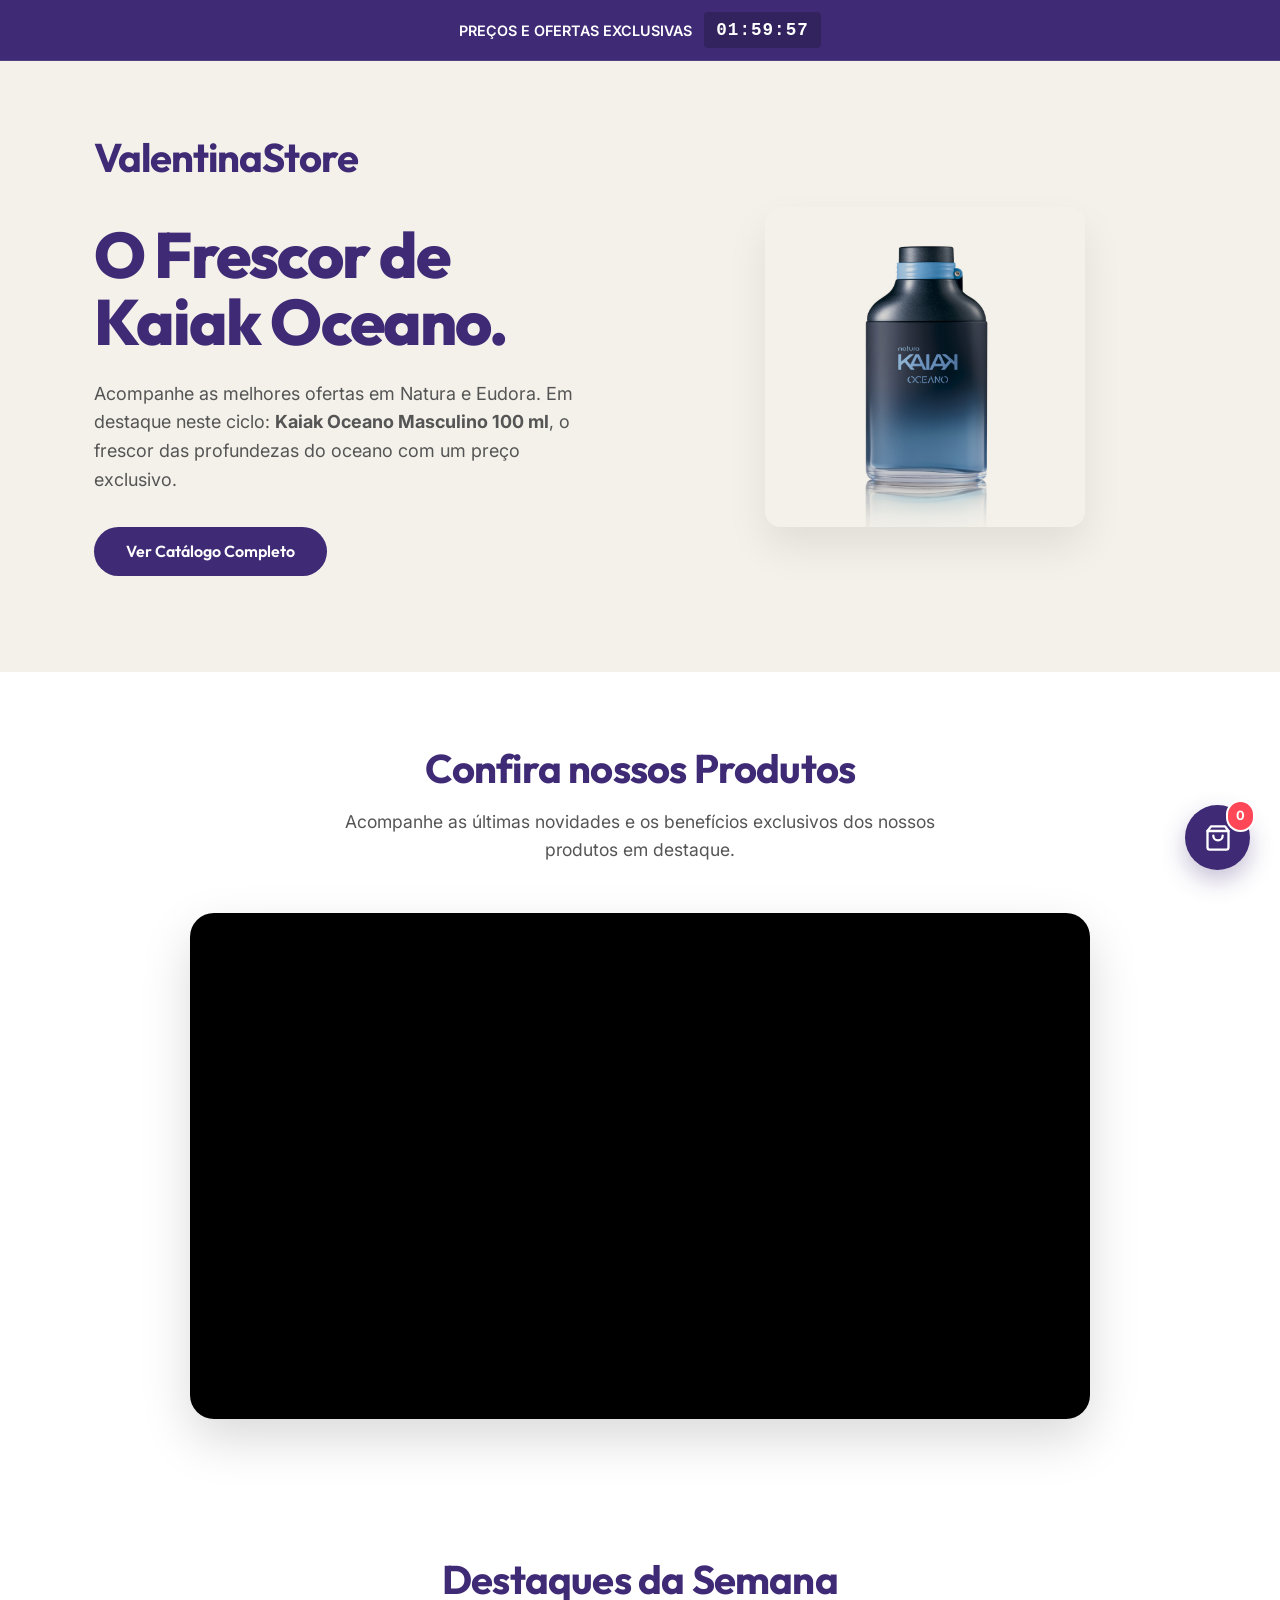
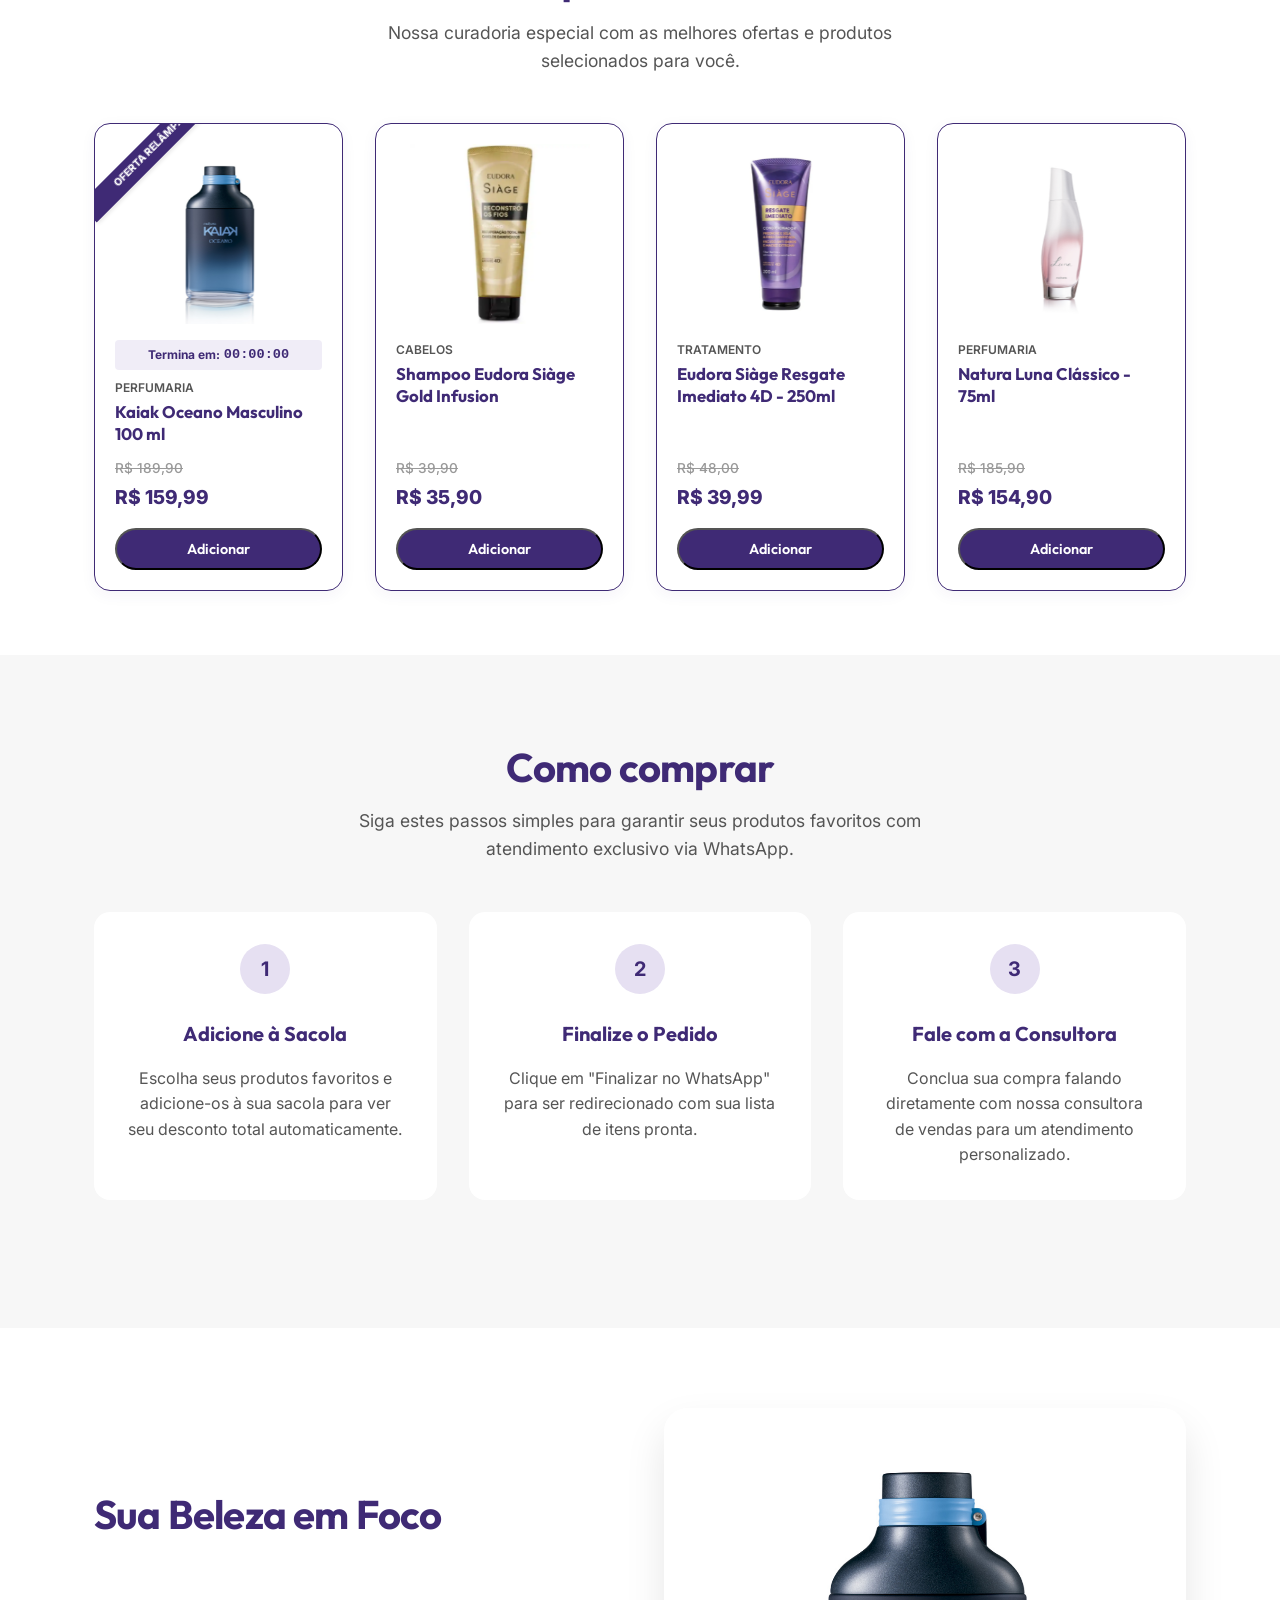
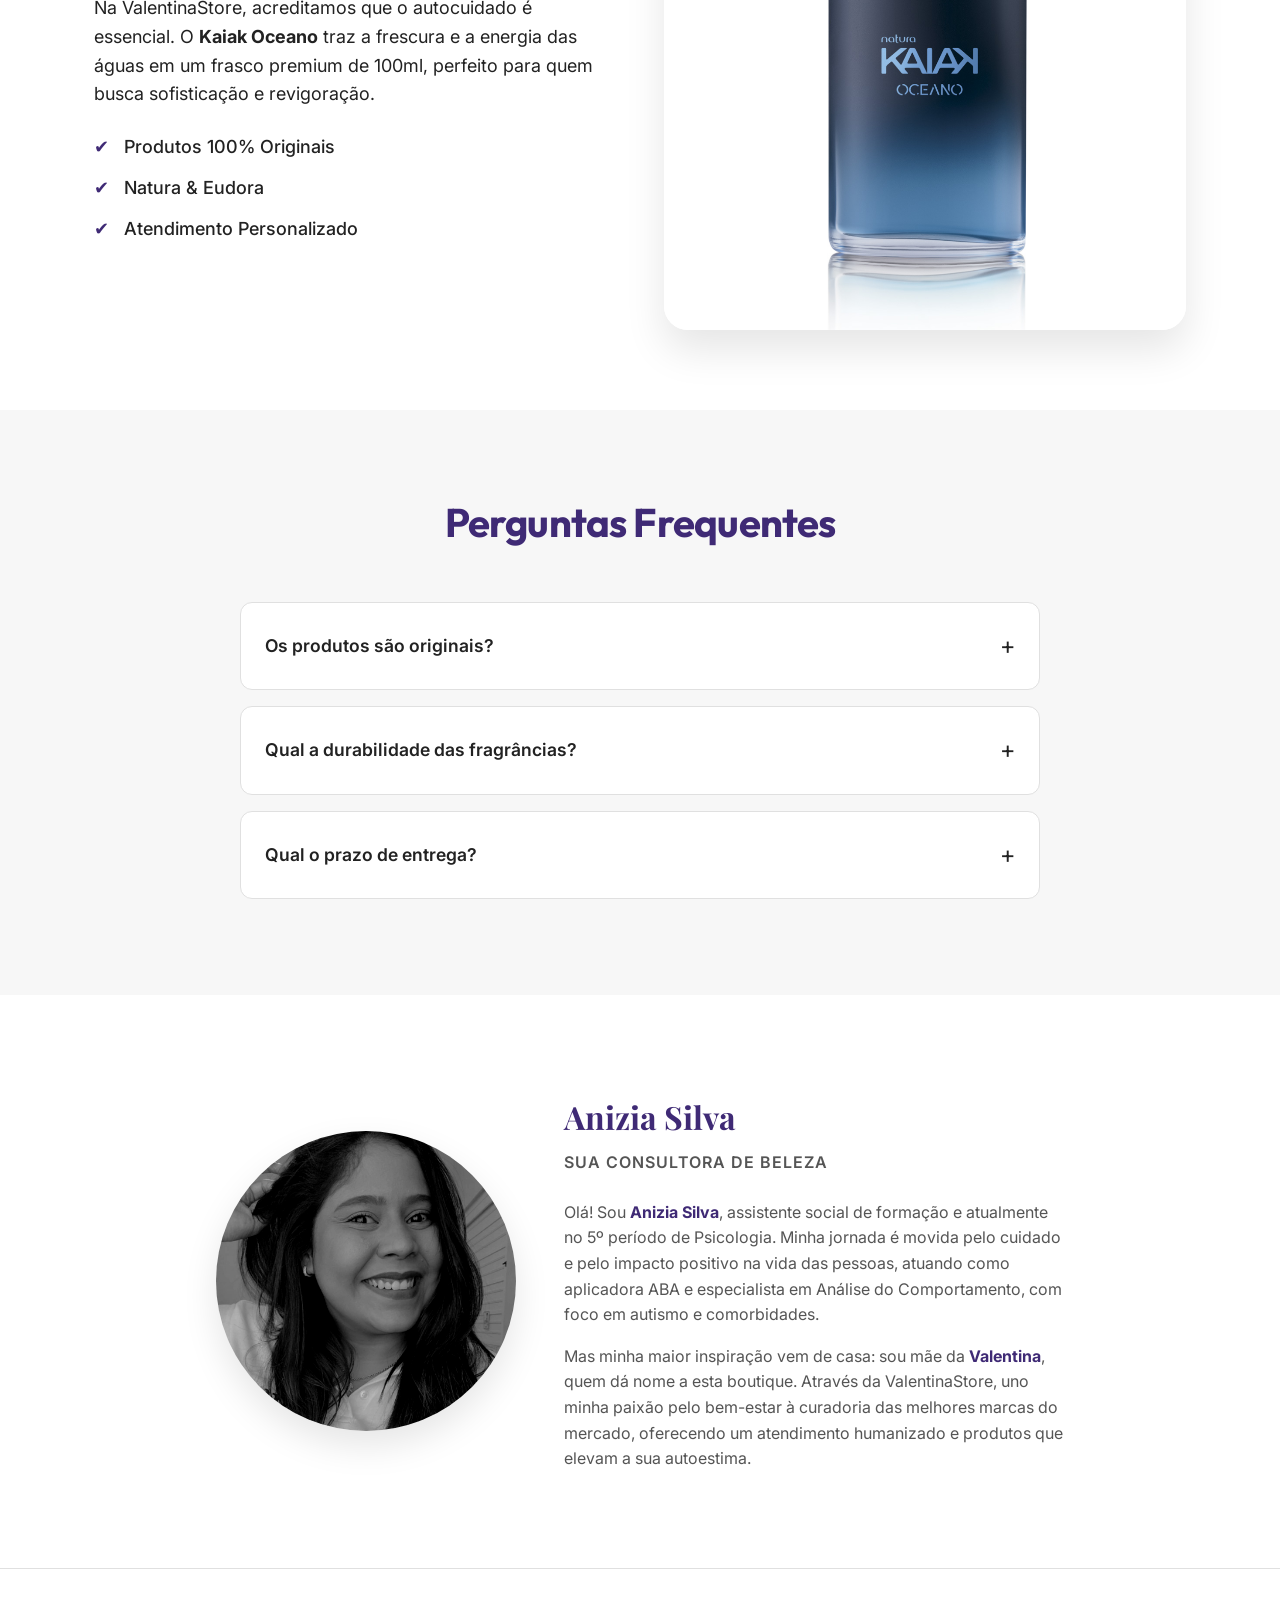
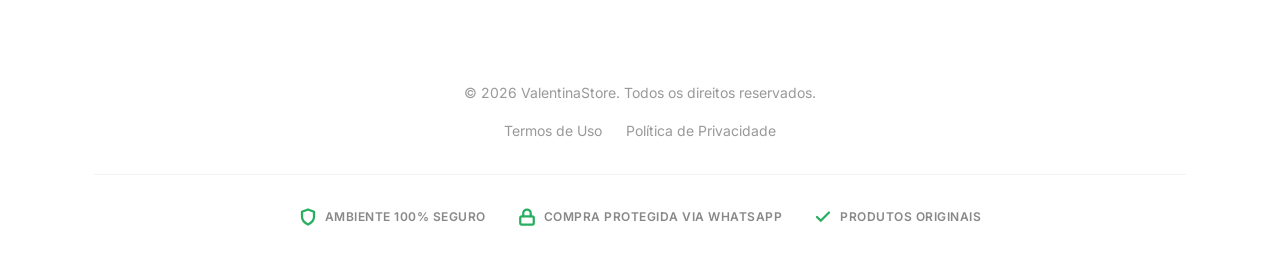
==== index.html @ ee6ebf28 "init project" ====
<!DOCTYPE html>
<!-- VERSION: V0.10.41 -->
<html lang="pt-BR">

<head>
    <meta charset="UTF-8">
    <meta name="viewport" content="width=device-width, initial-scale=1.0">
    <title>ValentinaStore | Boutique Digital</title>
    <link
        href="https://fonts.googleapis.com/css2?family=Outfit:wght@400;500;600;700;800&family=Inter:wght@400;500;600;700&family=Playfair+Display:wght@700&display=swap"
        rel="stylesheet">
    <link rel="stylesheet" href="style.css">
    <link rel="icon" type="image/png" href="assets/favicon-purple.png">
</head>

<body>

    <div class="flash-sale-banner">
        <div class="container flash-sale-container">
            <span class="flash-sale-text">Preços e Ofertas Exclusivas</span>
            <div id="countdown" class="countdown-timer">
                <span id="timer-hours">00</span>:<span id="timer-minutes">00</span>:<span id="timer-seconds">00</span>
            </div>
        </div>
    </div>



    <header class="hero">
        <div class="container hero__container">
            <div class="hero__text-col">
                <div class="brand-logo-text" style="margin-bottom: 2rem;">
                    <span class="logo-text">ValentinaStore</span>
                </div>
                <h1 class="hero__title">O Frescor de <br>Kaiak Oceano.</h1>
                <p class="hero__subtitle">
                    Acompanhe as melhores ofertas em Natura e Eudora. Em destaque neste ciclo:
                    <strong>Kaiak Oceano Masculino 100 ml</strong>, o frescor das profundezas do oceano com um preço
                    exclusivo.
                </p>

                <div class="hero__cta-wrapper">
                    <a href="products.html" class="btn btn--primary btn--block-mobile">Ver Catálogo Completo</a>
                </div>


            </div>

            <div class="hero__img-col">
                <img src="assets/kaiak-oceano-final.png" alt="Featured Product: Kaiak Oceano Masculino 100 ml"
                    class="hero__img">
            </div>
        </div>
    </header>

    <section class="video-showcase">
        <div class="container">
            <h2 class="section-title">Confira nossos Produtos</h2>
            <p class="section-subtitle">Acompanhe as últimas novidades e os benefícios exclusivos dos nossos produtos em
                destaque.</p>
            <div class="video-container">
                <!-- YouTube Embed for Showcase -->
                <div id="player"></div>


            </div>
        </div>
    </section>

    <script src="https://www.youtube.com/iframe_api"></script>
    <script>
        var player;
        function onYouTubeIframeAPIReady() {
            player = new YT.Player('player', {
                height: '100%',
                width: '100%',
                videoId: 'ZcLY_yC_-w4',
                playerVars: {
                    'autoplay': 1,
                    'controls': 0,
                    'loop': 1,
                    'playlist': 'ZcLY_yC_-w4',
                    'mute': 1, // Start muted for autoplay
                    'playsinline': 1,
                    'rel': 0,
                    'modestbranding': 1
                },
                events: {
                    'onReady': onPlayerReady,
                    'onStateChange': onPlayerStateChange
                }
            });
        }

        function onPlayerStateChange(event) {
            if (event.data === YT.PlayerState.ENDED) {
                player.playVideo();
            }
        }

        function onPlayerReady(event) {
            event.target.playVideo();
            event.target.setVolume(15); // Low volume as requested
            event.target.unMute();     // Unmute after start
        }
    </script>

    <section class="marketplace-section" id="marketplace">
        <div class="container">
            <h2 class="section-title">Destaques da Semana</h2>
            <p class="section-subtitle">Nossa curadoria especial com as melhores ofertas e produtos selecionados para
                você.</p>

            <div class="product-grid" id="productContainer">
                <!-- Products will be loaded from products.json -->
            </div>
        </div>
    </section>



    <section class="steps section--gray">
        <div class="container">
            <h2 class="section-title">Como comprar</h2>
            <p class="section-subtitle">Siga estes passos simples para garantir seus produtos favoritos com atendimento
                exclusivo via WhatsApp.</p>
            <div class="steps__grid">
                <div class="step-card">
                    <div class="step-card__num">1</div>
                    <h3 class="step-card__title">Adicione à Sacola</h3>
                    <p class="step-card__desc">Escolha seus produtos favoritos e adicione-os à sua sacola para ver seu
                        desconto total automaticamente.</p>
                </div>
                <div class="step-card">
                    <div class="step-card__num">2</div>
                    <h3 class="step-card__title">Finalize o Pedido</h3>
                    <p class="step-card__desc">Clique em "Finalizar no WhatsApp" para ser redirecionado com sua lista de
                        itens pronta.</p>
                </div>
                <div class="step-card">
                    <div class="step-card__num">3</div>
                    <h3 class="step-card__title">Fale com a Consultora</h3>
                    <p class="step-card__desc">Conclua sua compra falando diretamente com nossa consultora de vendas
                        para um atendimento personalizado.</p>
                </div>
            </div>

        </div>
    </section>

    <section class="info-block">
        <div class="container info-block__container">
            <div class="info-block__content">
                <h2 class="section-title text-left">Sua Beleza em Foco</h2>
                <p>
                    Na ValentinaStore, acreditamos que o autocuidado é essencial. O <strong>Kaiak Oceano</strong> traz a
                    frescura e a energia das águas em um frasco premium de 100ml, perfeito para quem busca sofisticação
                    e revigoração.
                </p>
                <ul class="check-list">
                    <li>Produtos 100% Originais</li>
                    <li>Natura & Eudora</li>
                    <li>Atendimento Personalizado</li>
                </ul>
            </div>
            <div class="info-block__image">
                <img src="assets/kaiak-oceano-final.png" alt="Kaiak Oceano ValentinaStore" class="focus-image">
            </div>
        </div>
    </section>

    <section class="faq section--gray">
        <div class="container">
            <h2 class="section-title">Perguntas Frequentes</h2>
            <div class="faq__list">
                <details class="faq__item">
                    <summary class="faq__question">Os produtos são originais?</summary>
                    <div class="faq__answer">Sim! Todos os nossos produtos das marcas <strong>Natura</strong> e
                        <strong>Eudora</strong> são originais, lacrados e enviados com nota fiscal. Garantimos a
                        autenticidade total de cada item.
                    </div>
                </details>
                <details class="faq__item">
                    <summary class="faq__question">Qual a durabilidade das fragrâncias?</summary>
                    <div class="faq__answer">As fragrâncias da Natura e Eudora variam conforme a concentração (Eau de
                        Parfum, Desodorante Colônia, etc). Em média, nossos perfumes oferecem uma fixação de 6 a 10
                        horas, dependendo do tipo de pele e da linha escolhida.</div>
                </details>
                <details class="faq__item">
                    <summary class="faq__question">Qual o prazo de entrega?</summary>
                    <div class="faq__answer">O prazo varia conforme sua região, mas geralmente preparamos o envio em até
                        24h úteis após a confirmação do pagamento para garantir que chegue rápido até você.</div>
                </details>
            </div>
        </div>
    </section>

    <section class="consultant-profile">
        <div class="container">
            <div class="consultant-container">
                <div class="consultant-image-wrapper">
                    <img src="assets/anizia-silva.jpg" alt="Consultora Anizia Silva" class="consultant-image">
                </div>
                <div class="consultant-info">
                    <h3 class="consultant-name">Anizia Silva</h3>
                    <p class="consultant-tagline">Sua Consultora de Beleza</p>
                    <div class="consultant-bio-text">
                        <p>
                            Olá! Sou <strong>Anizia Silva</strong>, assistente social de formação e atualmente no 5º
                            período de Psicologia.
                            Minha jornada é movida pelo cuidado e pelo impacto positivo na vida das pessoas, atuando
                            como aplicadora ABA e
                            especialista em Análise do Comportamento, com foco em autismo e comorbidades.
                        </p>
                        <p style="margin-top: 1rem;">
                            Mas minha maior inspiração vem de casa: sou mãe da <strong>Valentina</strong>, quem dá nome
                            a esta boutique.
                            Através da ValentinaStore, uno minha paixão pelo bem-estar à curadoria das melhores marcas
                            do mercado,
                            oferecendo um atendimento humanizado e produtos que elevam a sua autoestima.
                        </p>
                    </div>

                </div>
            </div>
        </div>
    </section>

    <footer class="footer">
        <div class="container">
            <div class="footer-brand" style="margin-bottom: 1.5rem;">
                <div class="brand-logo-text brand-logo-text--footer">
                    <span class="logo-text">ValentinaStore</span>
                </div>
            </div>
            <p class="footer__copy">© 2026 ValentinaStore. Todos os direitos reservados.</p>
            <div class="footer__links">
                <a href="terms.html">Termos de Uso</a>
                <a href="privacy.html">Política de Privacidade</a>
            </div>
            <div class="footer__security">
                <div class="security-item">
                    <svg xmlns="http://www.w3.org/2000/svg" width="18" height="18" viewBox="0 0 24 24" fill="none"
                        stroke="currentColor" stroke-width="3" stroke-linecap="round" stroke-linejoin="round">
                        <path d="M12 22s8-4 8-10V5l-8-3-8 3v7c0 6 8 10 8 10z" />
                    </svg>
                    <span>Ambiente 100% Seguro</span>
                </div>
                <div class="security-item">
                    <svg xmlns="http://www.w3.org/2000/svg" width="18" height="18" viewBox="0 0 24 24" fill="none"
                        stroke="currentColor" stroke-width="3" stroke-linecap="round" stroke-linejoin="round">
                        <rect x="3" y="11" width="18" height="11" rx="2" ry="2" />
                        <path d="M7 11V7a5 5 0 0 1 10 0v4" />
                    </svg>
                    <span>Compra Protegida via WhatsApp</span>
                </div>
                <div class="security-item">
                    <svg xmlns="http://www.w3.org/2000/svg" width="18" height="18" viewBox="0 0 24 24" fill="none"
                        stroke="currentColor" stroke-width="3" stroke-linecap="round" stroke-linejoin="round">
                        <polyline points="20 6 9 17 4 12" />
                    </svg>
                    <span>Produtos Originais</span>
                </div>
            </div>
        </div>
    </footer>

    <!-- CART ELEMENTS -->
    <div class="cart-overlay" id="cartOverlay" onclick="toggleCart()"></div>
    <div class="cart-modal" id="cartModal">
        <div class="cart-header">
            <h3 class="cart-title">Minha Sacola</h3>
            <span class="cart-close" onclick="toggleCart()">&times;</span>
        </div>
        <div class="cart-items" id="cartItems">
            <!-- Items will be injected here -->
        </div>
        <div class="cart-footer">
            <div class="cart-summary">
                <div class="cart-summary-item">
                    <span>Subtotal:</span>
                    <span id="cartSubtotal">R$ 0,00</span>
                </div>
                <div class="cart-summary-item cart-summary-item--discount">
                    <span>Desconto Total:</span>
                    <span id="cartDiscount">- R$ 0,00</span>
                </div>
                <div class="cart-summary-total">
                    <span>Total:</span>
                    <span id="cartTotal">R$ 0,00</span>
                </div>
            </div>
            <button class="cart-checkout-btn" onclick="checkoutWhatsApp()">
                Finalizar no WhatsApp
            </button>
        </div>
    </div>

    <div class="cart-floating-btn" onclick="toggleCart()">
        <span class="cart-count" id="cartCount">0</span>
        <svg xmlns="http://www.w3.org/2000/svg" width="28" height="28" viewBox="0 0 24 24" fill="none"
            stroke="currentColor" stroke-width="2" stroke-linecap="round" stroke-linejoin="round">
            <path d="M6 2 3 6v14a2 2 0 0 0 2 2h14a2 2 0 0 0 2-2V6l-3-4Z"></path>
            <path d="M3 6h18"></path>
            <path d="M16 10a4 4 0 0 1-8 0"></path>
        </svg>
    </div>

    <!-- SCROLL TO TOP -->
    <div class="scroll-to-top" id="scrollTopBtn" onclick="scrollToTop()">
        <svg xmlns="http://www.w3.org/2000/svg" width="24" height="24" viewBox="0 0 24 24" fill="none"
            stroke="currentColor" stroke-width="3" stroke-linecap="round" stroke-linejoin="round">
            <path d="m18 15-6-6-6 6" />
        </svg>
    </div>

    <script>
        // Countdown Logic with Cookie Persistence
        function updateTimers(durationInSeconds) {
            const COOKIE_NAME = "rev_timer_end";

            // Function to get or create end time
            function getEndTime() {
                let endTime = getCookie(COOKIE_NAME);
                if (!endTime) {
                    endTime = Date.now() + (durationInSeconds * 1000);
                    setCookie(COOKIE_NAME, endTime, 1); // expires in 1 day
                }
                return parseInt(endTime);
            }

            function setCookie(name, value, days) {
                const date = new Date();
                date.setTime(date.getTime() + (days * 24 * 60 * 60 * 1000));
                document.cookie = `${name}=${value};expires=${date.toUTCString()};path=/`;
            }

            function getCookie(name) {
                const value = `; ${document.cookie}`;
                const parts = value.split(`; ${name}=`);
                if (parts.length === 2) return parts.pop().split(';').shift();
            }

            const endTime = getEndTime();

            // Central Banner Timer
            const bannerHours = document.getElementById('timer-hours');
            const bannerMinutes = document.getElementById('timer-minutes');
            const bannerSeconds = document.getElementById('timer-seconds');

            // Product Card Timers
            const cardTimers = document.querySelectorAll('.js-timer');

            function tick() {
                let now = Date.now();
                let remaining = Math.max(0, Math.floor((endTime - now) / 1000));

                if (remaining <= 0) {
                    // Optional: Reset timer if it expires or just leave at 00:00:00
                    // For demo, we'll reset it to show it's working
                    // let newEnd = Date.now() + (durationInSeconds * 1000);
                    // setCookie(COOKIE_NAME, newEnd, 1);
                    // location.reload();
                }

                let hours = parseInt(remaining / 3600, 10);
                let minutes = parseInt((remaining % 3600) / 60, 10);
                let seconds = parseInt(remaining % 60, 10);

                let hStr = hours < 10 ? "0" + hours : hours;
                let mStr = minutes < 10 ? "0" + minutes : minutes;
                let sStr = seconds < 10 ? "0" + seconds : seconds;
                let fullStr = `${hStr}:${mStr}:${sStr}`;

                // Update Banner
                if (bannerHours) bannerHours.textContent = hStr;
                if (bannerMinutes) bannerMinutes.textContent = mStr;
                if (bannerSeconds) bannerSeconds.textContent = sStr;

                // Update Cards
                cardTimers.forEach(el => {
                    el.textContent = fullStr;
                });
            }

            tick();
            setInterval(tick, 1000);
        }

        window.onload = function () {
            loadProducts(); // Load dynamic products
            updateTimers(2 * 60 * 60); // 2 hours
            updateCartUI(); // Initialize cart UI
        };

        // --- PRODUCT LOADING LOGIC ---
        function loadProducts() {
            fetch('products.json')
                .then(response => response.json())
                .then(products => {
                    const container = document.getElementById('productContainer');
                    if (!container) return;

                    container.innerHTML = '';
                    products.forEach(p => {
                        const card = document.createElement('div');
                        card.className = `product-card ${p.isSale ? 'product-card--sale' : ''}`;

                        card.innerHTML = `
                            ${p.badge ? `<div class="product-card__badge">${p.badge}</div>` : ''}
                            <div class="product-card__img-wrapper">
                                <img src="${p.image}" alt="${p.name}" class="product-card__img">
                            </div>
                            ${p.hasTimer ? `
                                <div class="product-card__timer-mini">
                                    Termina em: <span class="js-timer">00:00:00</span>
                                </div>
                            ` : ''}
                            <span class="product-card__tag">${p.category}</span>
                            <h3 class="product-card__title">${p.name}</h3>
                            <div class="product-card__price-wrapper">
                                ${p.oldPrice ? `<span class="price-old">R$ ${p.oldPrice.toFixed(2).replace('.', ',')}</span>` : ''}
                                <p class="product-card__price">R$ ${p.price.toFixed(2).replace('.', ',')}</p>
                            </div>
                            <button class="btn btn--primary" onclick="addToCart('${p.name}', ${p.price}, ${p.oldPrice || p.price}, '${p.image}')">
                                Adicionar
                            </button>
                        `;
                        container.appendChild(card);
                    });
                })
                .catch(err => console.error('Erro ao carregar produtos:', err));
        }

        // --- CART LOGIC ---
        let cart = JSON.parse(localStorage.getItem('valentinastore_cart')) || [];

        function toggleCart() {
            document.getElementById('cartModal').classList.toggle('cart-modal--active');
            document.getElementById('cartOverlay').classList.toggle('cart-overlay--active');
        }

        function addToCart(name, price, oldPrice, img) {
            const item = { name, price, oldPrice, img, id: Date.now() };
            cart.push(item);
            saveCart();
            updateCartUI();

            // Show cart when adding item
            if (!document.getElementById('cartModal').classList.contains('cart-modal--active')) {
                toggleCart();
            }
        }

        function removeFromCart(id) {
            cart = cart.filter(item => item.id !== id);
            saveCart();
            updateCartUI();
        }

        function saveCart() {
            localStorage.setItem('valentinastore_cart', JSON.stringify(cart));
        }

        function updateCartUI() {
            const cartItemsContainer = document.getElementById('cartItems');
            const cartCountLabel = document.getElementById('cartCount');
            const cartSubtotalLabel = document.getElementById('cartSubtotal');
            const cartDiscountLabel = document.getElementById('cartDiscount');
            const cartTotalLabel = document.getElementById('cartTotal');

            // Update Count
            cartCountLabel.textContent = cart.length;

            if (cart.length === 0) {
                cartItemsContainer.innerHTML = '<div class="empty-cart-msg">Sua sacola está vazia</div>';
                cartSubtotalLabel.textContent = 'R$ 0,00';
                cartDiscountLabel.textContent = '- R$ 0,00';
                cartTotalLabel.textContent = 'R$ 0,00';
                return;
            }

            let subtotal = 0;
            let total = 0;
            let discount = 0;

            cartItemsContainer.innerHTML = '';
            cart.forEach(item => {
                subtotal += item.oldPrice;
                total += item.price;
                discount += (item.oldPrice - item.price);

                const itemHtml = `
                    <div class="cart-item">
                        <img src="${item.img}" alt="${item.name}" class="cart-item__img">
                        <div class="cart-item__info">
                            <h4>${item.name}</h4>
                            <p class="cart-item__price">R$ ${item.price.toFixed(2).replace('.', ',')}</p>
                            ${item.oldPrice > item.price ? `<p class="cart-item__discount">Economia de R$ ${(item.oldPrice - item.price).toFixed(2).replace('.', ',')}</p>` : ''}
                        </div>
                        <span class="cart-item__remove" onclick="removeFromCart(${item.id})">&times;</span>
                    </div>
                `;
                cartItemsContainer.innerHTML += itemHtml;
            });

            cartSubtotalLabel.textContent = `R$ ${subtotal.toFixed(2).replace('.', ',')}`;
            cartDiscountLabel.textContent = `- R$ ${discount.toFixed(2).replace('.', ',')}`;
            cartTotalLabel.textContent = `R$ ${total.toFixed(2).replace('.', ',')}`;
        }

        function checkoutWhatsApp() {
            if (cart.length === 0) return;

            const phone = "5584987610106";
            let message = "*Novo Pedido - ValentinaStore*\n";
            message += "Olá, gostaria de falar com a consultora *Anizia Silva*.\n\n";

            let total = 0;
            let discount = 0;

            cart.forEach((item, index) => {
                message += `${index + 1}. *${item.name}*\n`;
                message += `   Preço: R$ ${item.price.toFixed(2).replace('.', ',')}\n\n`;
                total += item.price;
                discount += (item.oldPrice - item.price);
            });

            message += `---------------------------\n`;
            message += `*Total do Pedido: R$ ${total.toFixed(2).replace('.', ',')}*\n`;
            message += `*Economia de: R$ ${discount.toFixed(2).replace('.', ',')}*\n\n`;
            message += `Gostaria de finalizar meu pedido!`;

            const encodedMessage = encodeURIComponent(message);
            window.open(`https://wa.me/${phone}?text=${encodedMessage}`, '_blank');
        }

        // --- SCROLL TO TOP LOGIC ---
        const scrollTopBtn = document.getElementById('scrollTopBtn');

        window.onscroll = function () {
            if (document.body.scrollTop > 400 || document.documentElement.scrollTop > 400) {
                scrollTopBtn.classList.add('scroll-to-top--active');
            } else {
                scrollTopBtn.classList.remove('scroll-to-top--active');
            }
        };

        function scrollToTop() {
            window.scrollTo({
                top: 0,
                behavior: 'smooth'
            });
        }
    </script>
</body>

</html>
---- style.css ----
/* --- VARIÁVEIS GLOBAIS (Emuladas de SCSS) --- */
:root {
    --color-brand: #3f2a75;
    --color-brand-hover: #2d1e55;
    --color-accent: #f4f1ea;
    --color-text-main: #222222;
    --color-text-body: #555555;
    --color-bg-gray: #f7f7f7;
    --color-white: #ffffff;
    --color-border: #e0e0e0;
    --container-max: 1140px;
    --radius-btn: 50px;
    --radius-card: 16px;
}

/* --- FLASH SALE BANNER --- */
.flash-sale-banner {
    background: var(--color-brand);
    color: white;
    padding: 12px 0;
    text-align: center;
    font-weight: 600;
    position: sticky;
    top: 0;
    z-index: 1001;
    border-bottom: 1px solid rgba(255, 255, 255, 0.1);
}

.flash-sale-container {
    display: flex;
    justify-content: center;
    align-items: center;
    gap: 12px;
}

.flash-sale-text {
    font-size: 0.9rem;
    text-transform: uppercase;
}

.countdown-timer {
    background: rgba(0, 0, 0, 0.2);
    padding: 4px 12px;
    border-radius: 4px;
    font-family: monospace;
    font-size: 1.1rem;
    letter-spacing: 1px;
}

/* --- RESET --- */
* {
    box-sizing: border-box;
    margin: 0;
    padding: 0;
}

body {
    font-family: 'Inter', -apple-system, BlinkMacSystemFont, sans-serif;
    color: var(--color-text-main);
    line-height: 1.6;
    /* Increased for better readability */
    font-size: 1.125rem;
    /* Matches Lemonaid scale */
    -webkit-font-smoothing: antialiased;
}

h1,
h2,
h3,
.navbar__logo,
.btn {
    font-family: 'Outfit', sans-serif;
}

img {
    max-width: 100%;
    display: block;
}

a {
    text-decoration: none;
    color: inherit;
}

/* --- LAYOUT UTILS --- */
.container {
    max-width: var(--container-max);
    margin: 0 auto;
    padding: 0 24px;
}

.section-title {
    font-size: 2.5rem;
    /* Increased */
    font-weight: 700;
    text-align: center;
    margin-bottom: 3rem;
    color: var(--color-brand);
    letter-spacing: -0.02em;
}

.section-subtitle {
    text-align: center;
    color: var(--color-text-body);
    font-size: 1.1rem;
    margin-top: -2.5rem;
    margin-bottom: 3rem;
    max-width: 600px;
    margin-left: auto;
    margin-right: auto;
}

.section-title.text-left {
    text-align: left;
}

.section-title.text-left+.section-subtitle {
    text-align: left;
    margin-left: 0;
}

@media(max-width: 768px) {
    .section-title {
        font-size: 1.75rem;
    }
}

.section--gray {
    background-color: var(--color-bg-gray);
}

/* --- BUTTONS (Estilo Pill) --- */
.btn {
    display: inline-flex;
    align-items: center;
    justify-content: center;
    padding: 12px 32px;
    font-weight: 600;
    border-radius: var(--radius-btn);
    transition: all 0.2s ease-in-out;
    cursor: pointer;
    font-size: 1rem;
}

.btn--primary {
    background-color: var(--color-brand);
    color: var(--color-white);
}

.btn--primary:hover {
    background-color: var(--color-brand-hover);
    transform: translateY(-1px);
}

.btn--secondary {
    background-color: transparent;
    color: var(--color-brand);
}

.btn--secondary:hover {
    color: var(--color-brand-hover);
    text-decoration: underline;
}

.btn--large {
    padding: 16px 48px;
    font-size: 1.125rem;
}

@media(max-width: 768px) {
    .btn--block-mobile {
        width: 100%;
    }
}

/* --- NAVBAR --- */
.navbar {
    background: var(--color-white);
    height: 72px;
    display: flex;
    align-items: center;
    position: sticky;
    top: 0;
    z-index: 1000;
    box-shadow: 0 2px 10px rgba(0, 0, 0, 0.05);
}

.navbar__container {
    width: 100%;
    display: flex;
    justify-content: space-between;
    align-items: center;
}

.navbar__logo {
    font-size: 1.5rem;
    font-weight: 800;
    color: var(--color-brand);
    letter-spacing: -0.5px;
}

.navbar__actions {
    display: flex;
    gap: 16px;
    align-items: center;
}

@media(max-width: 768px) {
    .desktop-only {
        display: none;
    }
}

/* --- HERO SECTION --- */
.hero {
    background-color: var(--color-accent);
    padding: 4rem 0 0 0;
    overflow: hidden;
}

.hero__container {
    display: grid;
    grid-template-columns: 1fr;
    gap: 3rem;
    align-items: center;
}

@media(min-width: 992px) {
    .hero__container {
        grid-template-columns: 1fr 1fr;
        padding-bottom: 4rem;
    }
}

.hero__title {
    font-size: 3rem;
    font-weight: 800;
    color: var(--color-brand);
    line-height: 1.05;
    margin-bottom: 1.5rem;
    letter-spacing: -0.03em;
}

@media(min-width: 992px) {
    .hero__title {
        font-size: 4rem;
        /* Targeted Lemonaid Size */
    }
}

.hero__subtitle {
    font-size: 1.125rem;
    color: var(--color-text-body);
    margin-bottom: 2rem;
    max-width: 480px;
}

/* --- LOGO TEXT STYLE --- */
.brand-logo-text {
    display: flex;
    align-items: center;
    gap: 12px;
    font-family: 'Outfit', sans-serif;
}

.logo-v {
    font-size: 2.8rem;
    font-weight: 700;
    color: var(--color-gold);
    border: 2px solid var(--color-gold);
    width: 60px;
    height: 60px;
    display: flex;
    align-items: center;
    justify-content: center;
    border-radius: 50%;
    line-height: 1;
}

.logo-text {
    font-size: 2.5rem;
    font-weight: 700;
    color: var(--color-brand);
    letter-spacing: -1px;
}

.brand-logo-text--footer .logo-v {
    width: 35px;
    height: 35px;
    font-size: 1.8rem;
}

.brand-logo-text--footer .logo-text {
    font-size: 1.6rem;
    color: white;
    opacity: 0.9;
}

.hero__cta-wrapper {
    margin-bottom: 2rem;
}

.hero__price-text {
    margin-top: 12px;
    font-size: 0.9rem;
    font-weight: 500;
    color: var(--color-text-body);
}

.hero__img {
    width: 100%;
    max-width: 320px;
    /* Reduced size as requested */
    height: auto;
    border-radius: var(--radius-card);
    box-shadow: 0 20px 40px rgba(0, 0, 0, 0.08);
    display: block;
    margin: 0 auto;
    /* Center on mobile if needed, or in col */
    mix-blend-mode: multiply;
    /* Blends out white background against the beige section */
}

/* --- VIDEO SHOWCASE --- */
.video-showcase {
    padding: 4rem 0;
    background-color: var(--color-white);
}

.video-container {
    position: relative;
    width: 100%;
    max-width: 900px;
    margin: 0 auto;
    aspect-ratio: 16 / 9;
    border-radius: 24px;
    overflow: hidden;
    box-shadow: 0 20px 50px rgba(0, 0, 0, 0.15);
    background: #000;
}

#player {
    position: absolute;
    top: 0;
    left: 0;
    width: 100%;
    height: 100%;
    object-fit: cover;
}

.video-overlay {
    position: absolute;
    top: 20px;
    right: 20px;
    pointer-events: none;
    z-index: 10;
}

.video-badge {
    background: rgba(15, 23, 42, 0.8);
    backdrop-filter: blur(8px);
    color: var(--color-gold);
    padding: 8px 20px;
    border-radius: 50px;
    font-family: 'Outfit', sans-serif;
    font-weight: 600;
    font-size: 0.9rem;
    border: 1px solid rgba(212, 175, 55, 0.3);
}


.marketplace-section {
    padding: 4rem 0;
}

.product-grid {
    display: grid;
    grid-template-columns: repeat(auto-fill, minmax(220px, 1fr));
    gap: 2rem;
    margin-top: 2rem;
}

.product-card {
    background: var(--color-white);
    border: 1px solid var(--color-border);
    border-radius: 16px;
    padding: 1.25rem;
    transition: transform 0.2s, box-shadow 0.2s;
    display: flex;
    flex-direction: column;
    position: relative;
    overflow: hidden;
    height: 100%;
    /* Padroniza altura */
}

.product-card--sale {
    border-color: var(--color-brand);
    box-shadow: 0 4px 15px rgba(63, 42, 117, 0.05);
}

.product-card__badge {
    position: absolute;
    top: 10px;
    left: -35px;
    background: var(--color-brand);
    color: white;
    font-size: 0.65rem;
    font-weight: 800;
    padding: 4px 40px;
    transform: rotate(-45deg);
    z-index: 10;
    box-shadow: 0 2px 4px rgba(0, 0, 0, 0.1);
}

.product-card__timer-mini {
    background: #f0edf7;
    color: var(--color-brand);
    font-size: 0.75rem;
    font-weight: 700;
    padding: 4px 8px;
    border-radius: 4px;
    text-align: center;
    margin-bottom: 0.5rem;
    display: flex;
    align-items: center;
    justify-content: center;
    gap: 4px;
}

.product-card__timer-mini .js-timer {
    font-family: monospace;
    font-size: 0.85rem;
}

.product-card:hover {
    transform: translateY(-4px);
    box-shadow: 0 10px 20px rgba(0, 0, 0, 0.08);
}

.product-card__img-wrapper {
    height: 180px;
    /* Fixed height for image area */
    display: flex;
    align-items: center;
    justify-content: center;
    margin-bottom: 1rem;
    border-radius: 8px;
}

.product-card__img {
    max-height: 100%;
    max-width: 100%;
    object-fit: contain;
    mix-blend-mode: multiply;
    /* Blends out white background */
}

.product-card__tag {
    font-size: 0.75rem;
    text-transform: uppercase;
    color: var(--color-text-body);
    font-weight: 600;
    margin-bottom: 4px;
}

.product-card__title {
    font-size: 1.05rem;
    font-weight: 700;
    color: var(--color-brand);
    margin-bottom: 8px;
    line-height: 1.3;
    min-height: 2.7rem;
    /* Fixes title area to 2 lines */
    display: -webkit-box;
    -webkit-line-clamp: 2;
    line-clamp: 2;
    -webkit-box-orient: vertical;
    overflow: hidden;
}

.product-card__price-wrapper {
    margin-top: auto;
    margin-bottom: 1rem;
}

.price-old {
    font-size: 0.85rem;
    text-decoration: line-through;
    color: #999;
    font-weight: 500;
}

.product-card__price {
    font-size: 1.2rem;
    font-weight: 800;
    color: var(--color-brand);
    /* Sale Price Color */
    margin: 0;
}

.product-card__shipping-badge {
    margin-top: -10px;
    margin-bottom: 10px;
    overflow: hidden;
}

.product-card .btn {
    width: 100%;
    padding: 10px;
    font-size: 0.9rem;
}

/* --- FEATURES --- */
.features {
    padding: 3rem 0;
    border-bottom: 1px solid var(--color-border);
}

.features__grid {
    display: flex;
    flex-wrap: wrap;
    justify-content: center;
    gap: 2rem;
}

@media(min-width: 768px) {
    .features__grid {
        justify-content: space-between;
    }
}

.feature-item {
    display: flex;
    flex-direction: column;
    align-items: center;
    text-align: center;
    flex: 1;
    min-width: 200px;
}

.feature-item__icon {
    font-size: 2rem;
    margin-bottom: 1rem;
}

.feature-item__title {
    font-size: 1.1rem;
    font-weight: 700;
    margin-bottom: 0.5rem;
    color: var(--color-brand);
}

.feature-item__desc {
    font-size: 0.9rem;
    color: var(--color-text-body);
}

/* --- STEPS SECTION --- */
.steps {
    padding: 5rem 0;
}

.steps__grid {
    display: grid;
    grid-template-columns: 1fr;
    gap: 2rem;
    margin-bottom: 3rem;
}

@media(min-width: 768px) {
    .steps__grid {
        grid-template-columns: repeat(3, 1fr);
    }
}

.step-card {
    background: var(--color-white);
    padding: 2rem;
    border-radius: var(--radius-card);
    text-align: center;
}

.step-card__num {
    background: #e6e0f2;
    /* lighten($color-brand, 55%) approx */
    color: var(--color-brand);
    width: 50px;
    height: 50px;
    border-radius: 50%;
    display: flex;
    align-items: center;
    justify-content: center;
    font-weight: 700;
    font-size: 1.25rem;
    margin: 0 auto 1.5rem auto;
}

.step-card__title {
    font-size: 1.25rem;
    margin-bottom: 1rem;
    color: var(--color-brand);
}

.step-card__desc {
    font-size: 1rem;
    color: var(--color-text-body);
}

.center-cta {
    text-align: center;
}

/* --- INFO BLOCK --- */
.info-block {
    padding: 5rem 0;
}

.info-block__container {
    display: grid;
    gap: 3rem;
    align-items: center;
}

@media(min-width: 768px) {
    .info-block__container {
        grid-template-columns: 1fr 1fr;
    }
}

.info-block__image img {
    border-radius: 24px;
    width: 100%;
    max-width: 550px;
    box-shadow: 0 20px 40px rgba(0, 0, 0, 0.1);
    mix-blend-mode: multiply;
}

.check-list {
    list-style: none;
    margin-top: 1.5rem;
}

.check-list li {
    padding-left: 30px;
    position: relative;
    margin-bottom: 12px;
    font-weight: 500;
}

.check-list li::before {
    content: '✔';
    position: absolute;
    left: 0;
    color: var(--color-brand);
}

/* --- FAQ --- */
.faq {
    padding: 5rem 0;
}

.faq__list {
    max-width: 800px;
    margin: 0 auto;
}

.faq__item {
    background: var(--color-white);
    margin-bottom: 1rem;
    border-radius: 12px;
    border: 1px solid var(--color-border);
    overflow: hidden;
}

.faq__item[open] summary {
    border-bottom: 1px solid var(--color-border);
    background-color: rgba(63, 42, 117, 0.03);
    /* rgba($color-brand, 0.03) */
}

.faq__question {
    padding: 1.5rem;
    font-weight: 600;
    cursor: pointer;
    list-style: none;
    display: flex;
    justify-content: space-between;
    align-items: center;
    font-size: 1.1rem;
}

.faq__question::after {
    content: '+';
    font-size: 1.5rem;
    font-weight: 400;
}

details[open] .faq__question::after {
    content: '-';
}

.faq__answer {
    padding: 1.5rem;
    color: var(--color-text-body);
    font-size: 1rem;
}

/* --- CONSULTANT PROFILE --- */
.consultant-profile {
    padding: 6rem 0;
    background: var(--color-white);
}

.consultant-container {
    display: flex;
    flex-direction: column;
    align-items: center;
    gap: 3rem;
}

@media(min-width: 768px) {
    .consultant-container {
        flex-direction: row;
        justify-content: center;
    }
}

.consultant-image-wrapper {
    flex: 0 0 300px;
    height: 300px;
    border-radius: 50%;
    overflow: hidden;
    box-shadow: 0 15px 35px rgba(0, 0, 0, 0.1);
}

.consultant-image {
    width: 100%;
    height: 100%;
    object-fit: cover;
    filter: grayscale(100%) contrast(1.1);
    transition: filter 0.5s ease;
}

.consultant-image:hover {
    filter: grayscale(0%);
}

.consultant-info {
    max-width: 500px;
    text-align: center;
}

@media(min-width: 768px) {
    .consultant-info {
        text-align: left;
    }
}

.consultant-name {
    font-family: 'Playfair Display', serif;
    font-size: 2rem;
    color: var(--color-brand);
    margin-bottom: 0.5rem;
}

.consultant-tagline {
    font-size: 1rem;
    color: var(--color-text-body);
    font-weight: 600;
    text-transform: uppercase;
    letter-spacing: 1px;
    margin-bottom: 1.5rem;
}

.consultant-bio {
    list-style: none;
}

.consultant-bio li {
    margin-bottom: 0.8rem;
    display: flex;
    align-items: center;
    gap: 12px;
    font-size: 1rem;
    color: var(--color-text-body);
}

.consultant-bio-text {
    font-size: 1rem;
    line-height: 1.6;
    color: var(--color-text-body);
}

.consultant-bio-text strong {
    color: var(--color-brand);
    font-weight: 700;
}

/* --- FOOTER --- */
.footer {
    padding: 3rem 0;
    border-top: 1px solid var(--color-border);
    text-align: center;
    color: #999;
    font-size: 0.875rem;
}

.footer__links {
    margin-top: 1rem;
    display: flex;
    justify-content: center;
    gap: 1.5rem;
}

.footer__security {
    display: flex;
    justify-content: center;
    align-items: center;
    flex-wrap: wrap;
    gap: 2rem;
    margin-top: 2rem;
    padding-top: 2rem;
    border-top: 1px solid rgba(0, 0, 0, 0.05);
}

.security-item {
    display: flex;
    align-items: center;
    gap: 8px;
    font-size: 0.75rem;
    color: #888;
    font-weight: 600;
    text-transform: uppercase;
    letter-spacing: 0.5px;
}

.security-item svg {
    color: #27ae60;
}

/* --- CART STYLES --- */
.cart-floating-btn {
    position: fixed;
    bottom: 30px;
    right: 30px;
    background: var(--color-brand);
    color: white;
    width: 65px;
    height: 65px;
    border-radius: 50%;
    display: flex;
    align-items: center;
    justify-content: center;
    box-shadow: 0 10px 25px rgba(63, 42, 117, 0.3);
    cursor: pointer;
    z-index: 2000;
    transition: all 0.3s cubic-bezier(0.175, 0.885, 0.32, 1.275);
}

.cart-floating-btn:hover {
    transform: scale(1.1);
}

.cart-count {
    position: absolute;
    top: -5px;
    right: -5px;
    background: #ff4757;
    color: white;
    font-size: 0.8rem;
    font-weight: 700;
    padding: 4px 8px;
    border-radius: 20px;
    border: 2px solid white;
}

.cart-modal {
    position: fixed;
    top: 0;
    right: -100%;
    width: 100%;
    max-width: 450px;
    height: 100%;
    background: white;
    box-shadow: -10px 0 30px rgba(0, 0, 0, 0.1);
    z-index: 3000;
    transition: right 0.4s cubic-bezier(0.4, 0, 0.2, 1);
    display: flex;
    flex-direction: column;
}

.cart-modal--active {
    right: 0;
}

.cart-overlay {
    position: fixed;
    top: 0;
    left: 0;
    width: 100%;
    height: 100%;
    background: rgba(0, 0, 0, 0.5);
    z-index: 2500;
    opacity: 0;
    visibility: hidden;
    backdrop-filter: blur(2px);
    transition: all 0.3s ease;
}

.cart-overlay--active {
    opacity: 1;
    visibility: visible;
}

.cart-header {
    padding: 1.5rem;
    border-bottom: 1px solid var(--color-border);
    display: flex;
    justify-content: space-between;
    align-items: center;
    background: var(--color-accent);
}

.cart-title {
    font-family: 'Outfit', sans-serif;
    font-size: 1.25rem;
    font-weight: 700;
    color: var(--color-brand);
}

.cart-close {
    cursor: pointer;
    font-size: 1.5rem;
}

.cart-items {
    flex: 1;
    overflow-y: auto;
    padding: 1.5rem;
}

.cart-item {
    display: grid;
    grid-template-columns: 80px 1fr auto;
    gap: 1rem;
    margin-bottom: 1.5rem;
    align-items: center;
    padding-bottom: 1rem;
    border-bottom: 1px solid #f0f0f0;
}

.cart-item__img {
    width: 80px;
    height: 80px;
    object-fit: contain;
    background: #f9f9f9;
    border-radius: 8px;
}

.cart-item__info h4 {
    font-size: 0.95rem;
    margin-bottom: 4px;
    color: var(--color-text-main);
}

.cart-item__price {
    font-weight: 700;
    color: var(--color-brand);
    font-size: 1rem;
}

.cart-item__discount {
    font-size: 0.75rem;
    color: #27ae60;
    font-weight: 600;
}

.cart-item__remove {
    cursor: pointer;
    color: #999;
    transition: color 0.2s;
}

.cart-footer {
    padding: 2rem;
    background: #fcfcfc;
    border-top: 1px solid var(--color-border);
}

.cart-summary-item {
    display: flex;
    justify-content: space-between;
    margin-bottom: 0.5rem;
    font-size: 0.95rem;
}

.cart-summary-item--discount {
    color: #27ae60;
    font-weight: 600;
}

.cart-summary-total {
    display: flex;
    justify-content: space-between;
    margin-top: 1rem;
    padding-top: 1rem;
    border-top: 1px solid var(--color-border);
    font-weight: 800;
    font-size: 1.25rem;
    color: var(--color-brand);
}

.cart-checkout-btn {
    width: 100%;
    margin-top: 1.5rem;
    background: #25d366;
    /* WhatsApp Green */
    color: white;
    border: none;
    padding: 1rem;
    border-radius: 12px;
    font-weight: 700;
    cursor: pointer;
    display: flex;
    align-items: center;
    justify-content: center;
    gap: 10px;
    font-size: 1rem;
    transition: filter 0.2s;
}

.cart-checkout-btn:hover {
    filter: brightness(0.9);
}

.empty-cart-msg {
    text-align: center;
    padding: 3rem 0;
    color: #999;
}

/* --- SCROLL TO TOP --- */
.scroll-to-top {
    position: fixed;
    bottom: 110px;
    /* Above the cart button */
    right: 30px;
    background: white;
    color: var(--color-brand);
    width: 50px;
    height: 50px;
    border-radius: 50%;
    display: flex;
    align-items: center;
    justify-content: center;
    box-shadow: 0 5px 15px rgba(0, 0, 0, 0.1);
    cursor: pointer;
    z-index: 1000;
    opacity: 0;
    visibility: hidden;
    transition: all 0.3s ease;
    border: 1px solid var(--color-border);
}

.scroll-to-top--active {
    opacity: 1;
    visibility: visible;
}

.scroll-to-top:hover {
    background: var(--color-brand);
    color: white;
    transform: translateY(-5px);
}
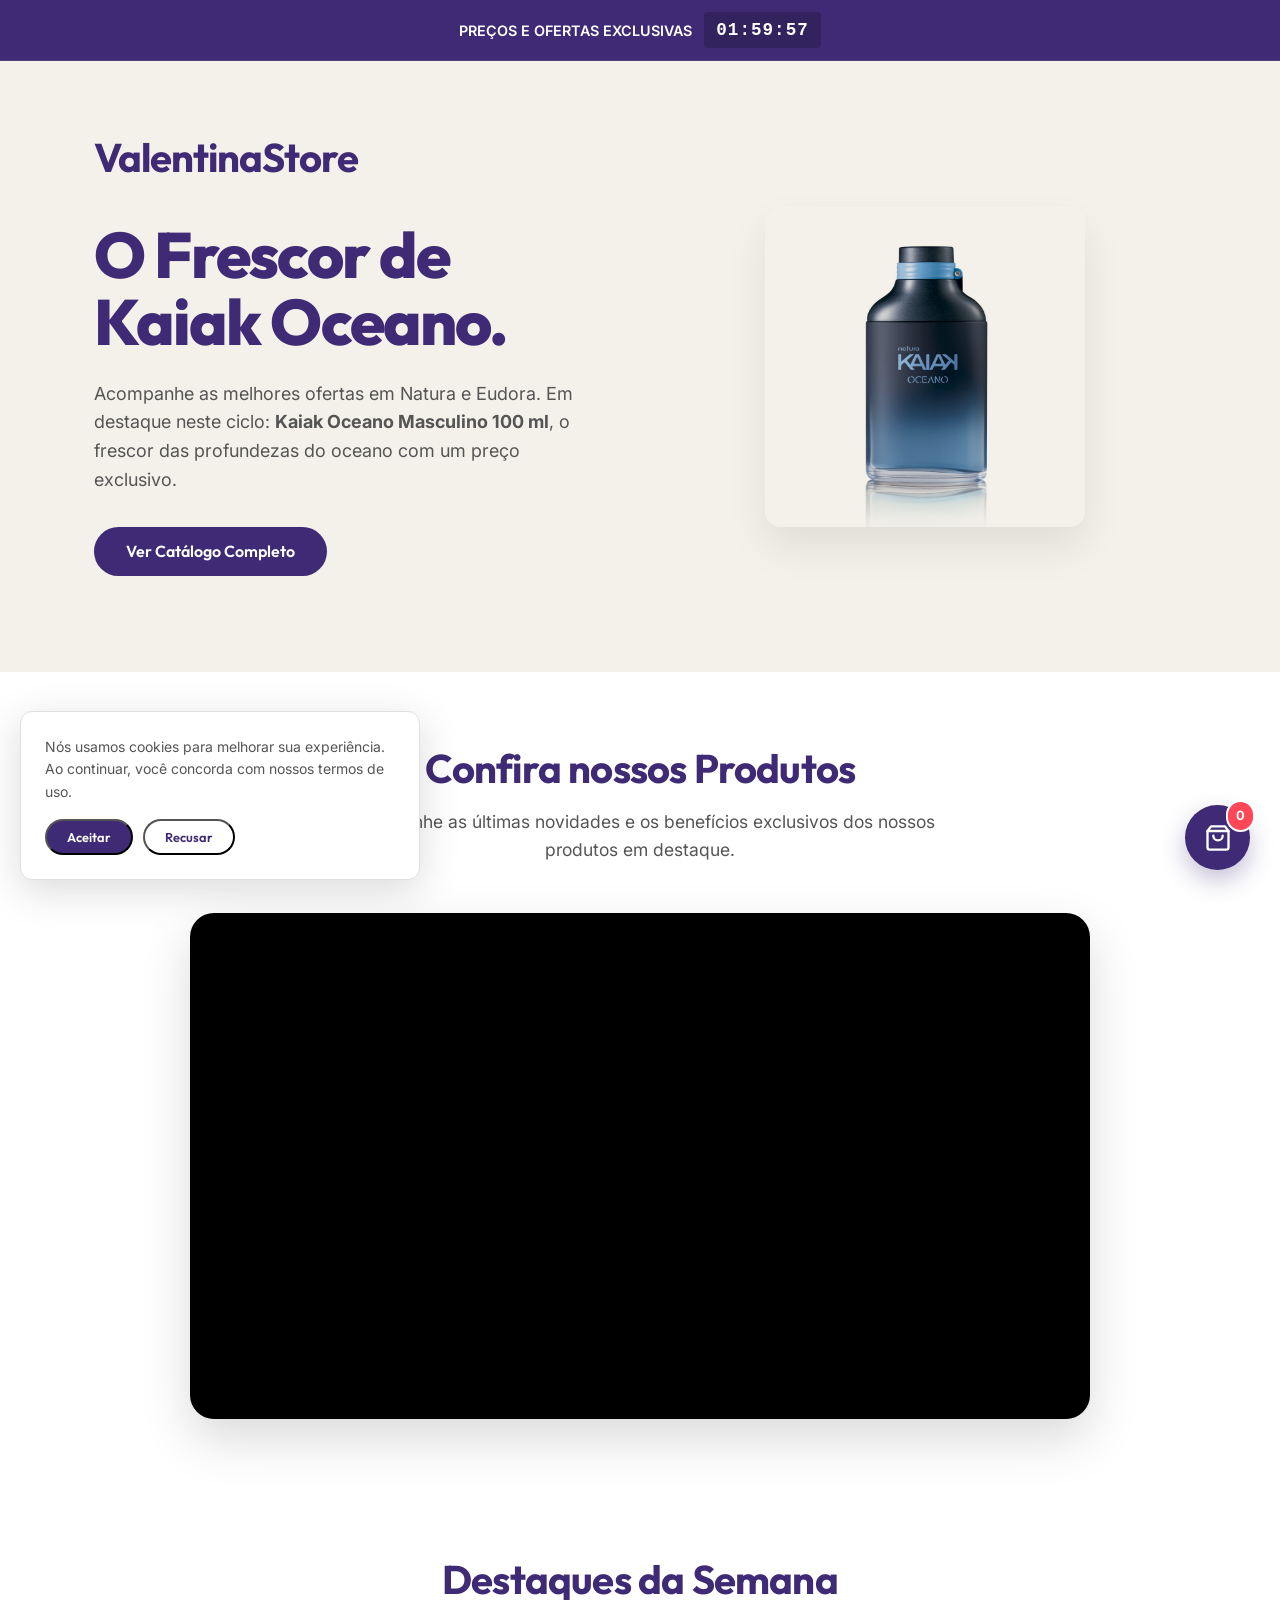
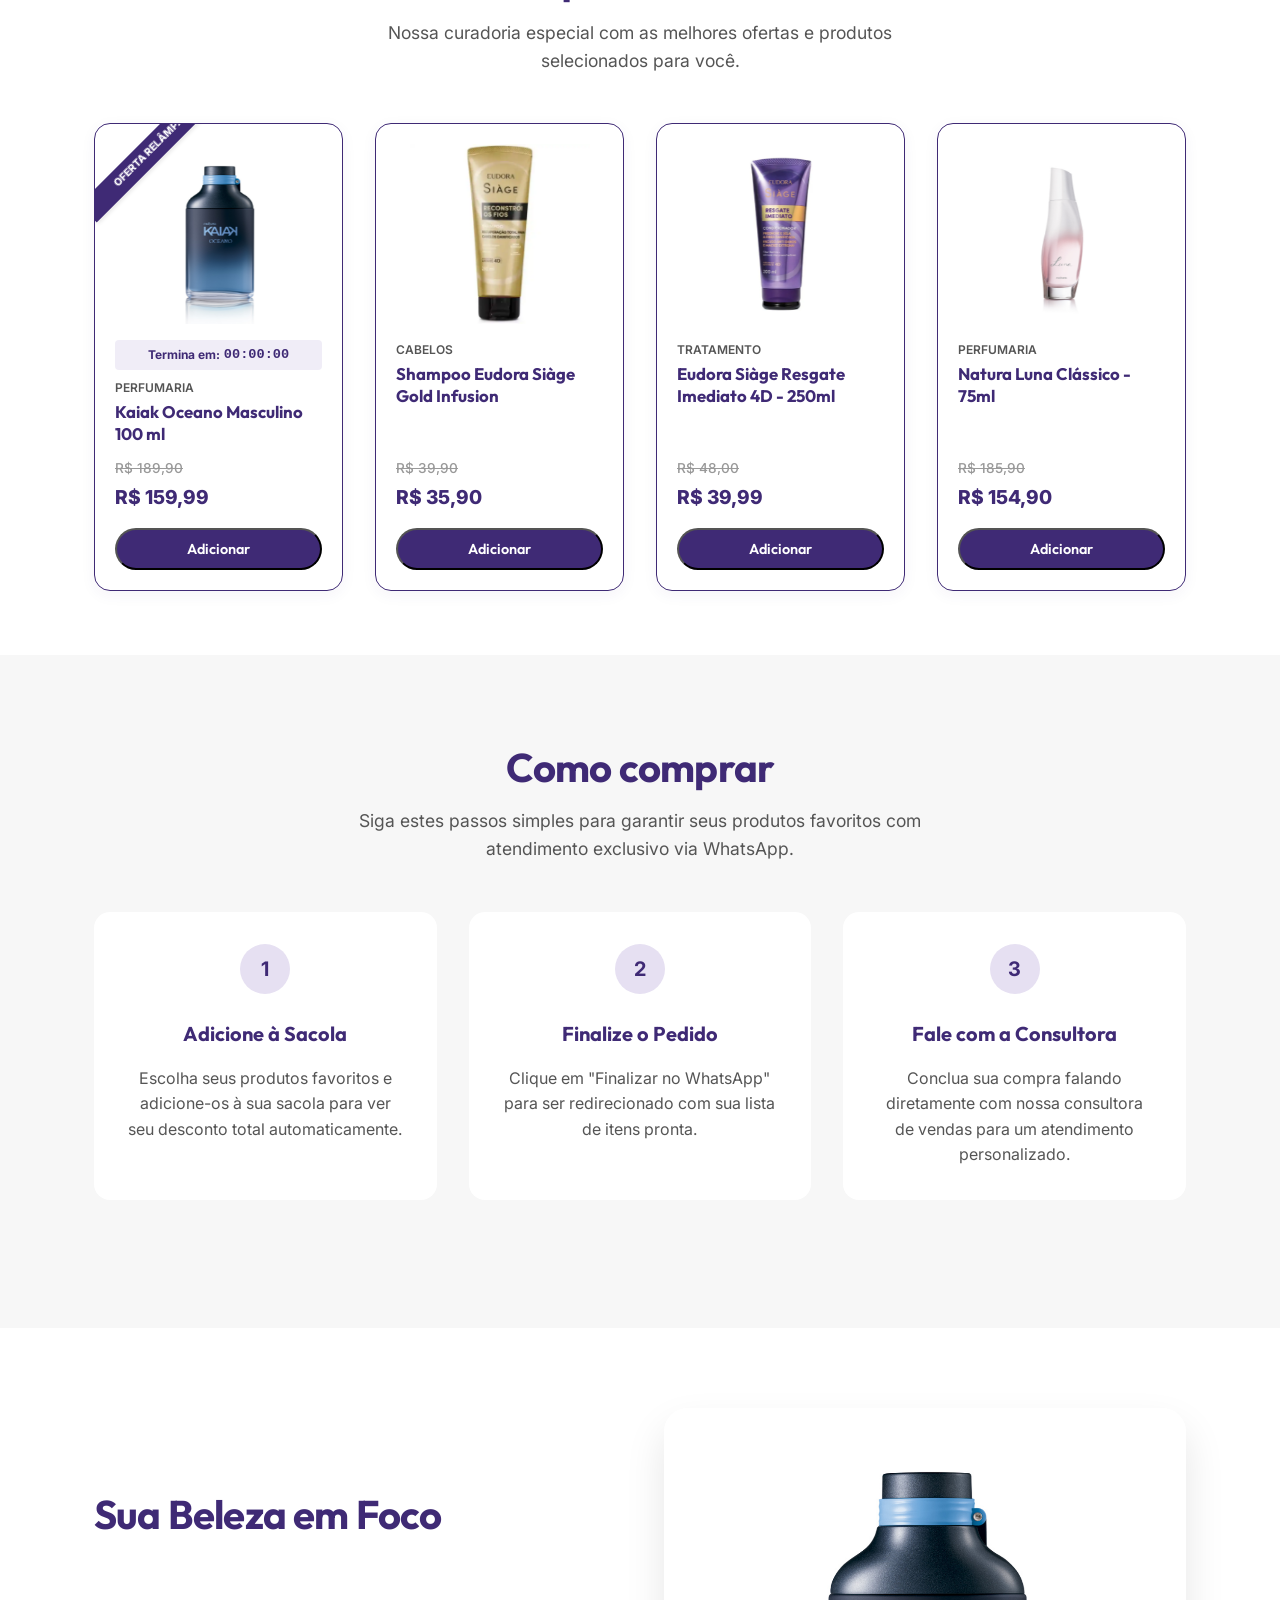
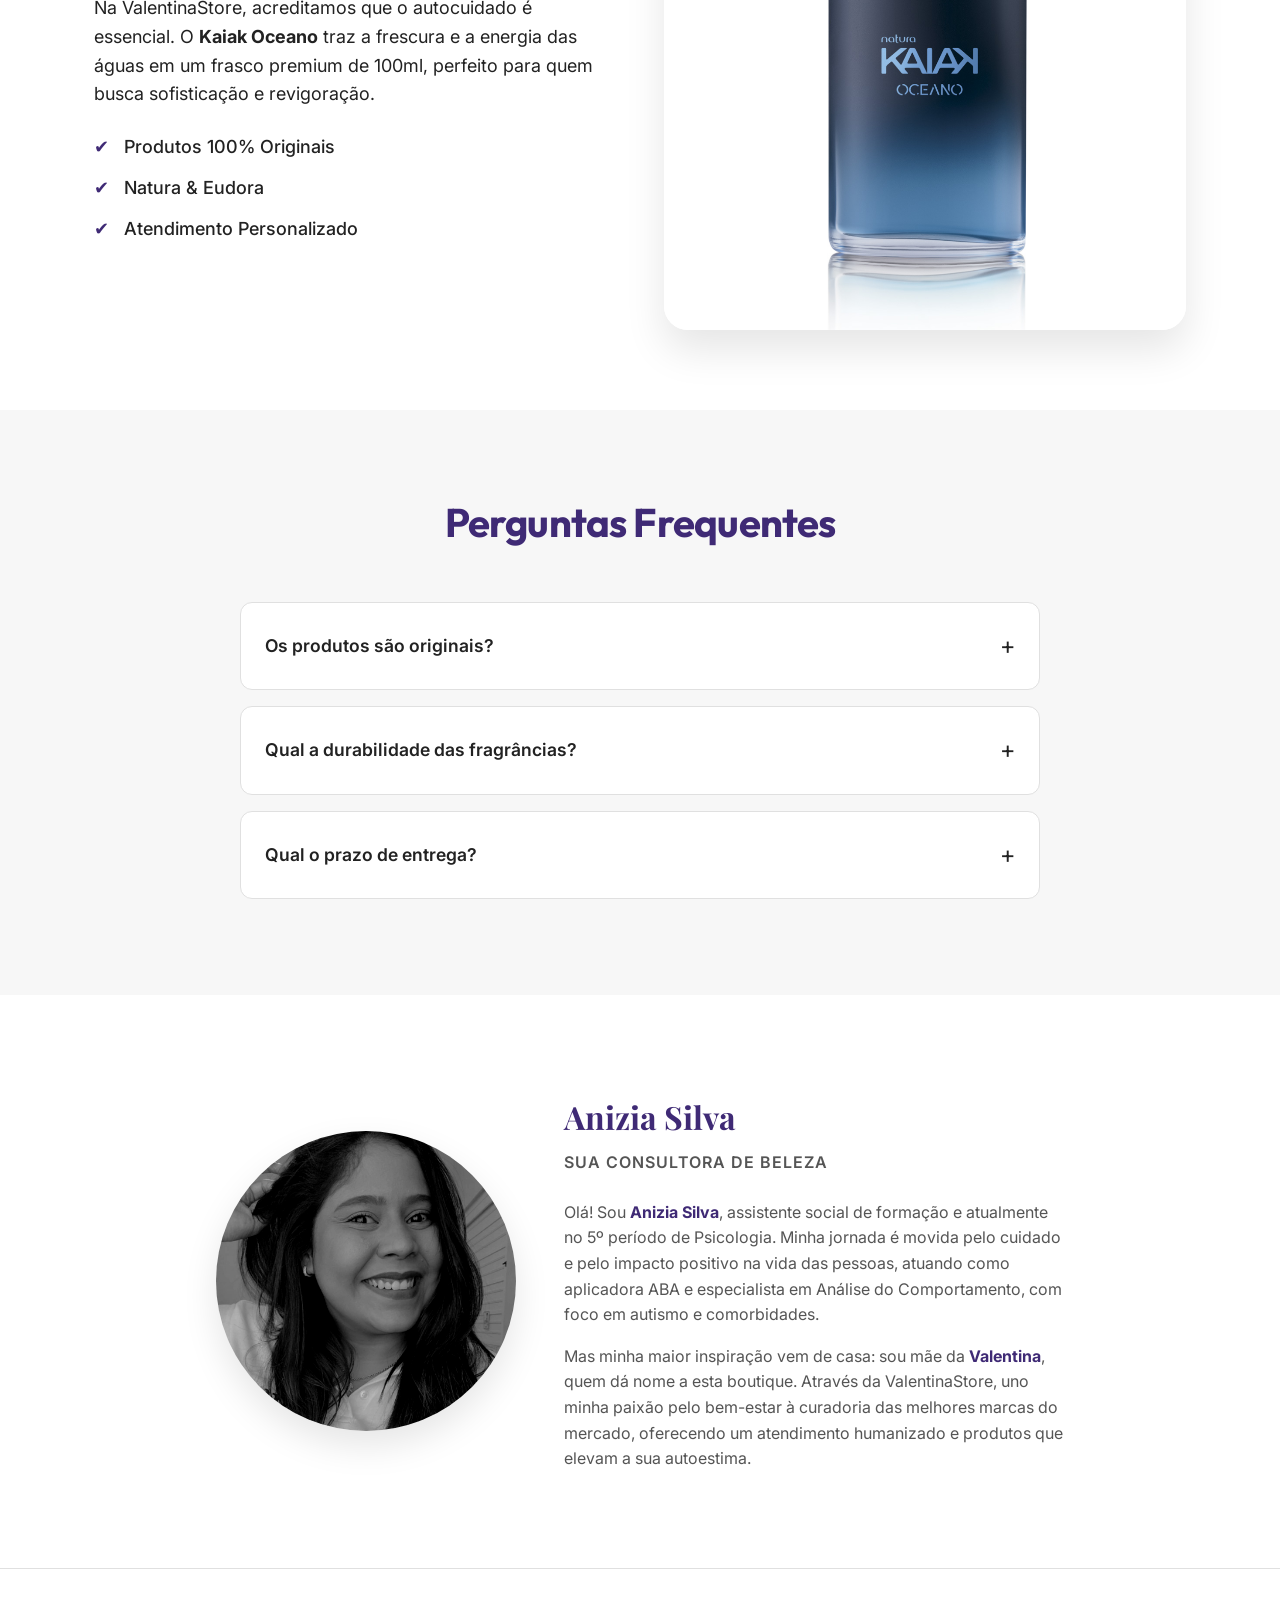
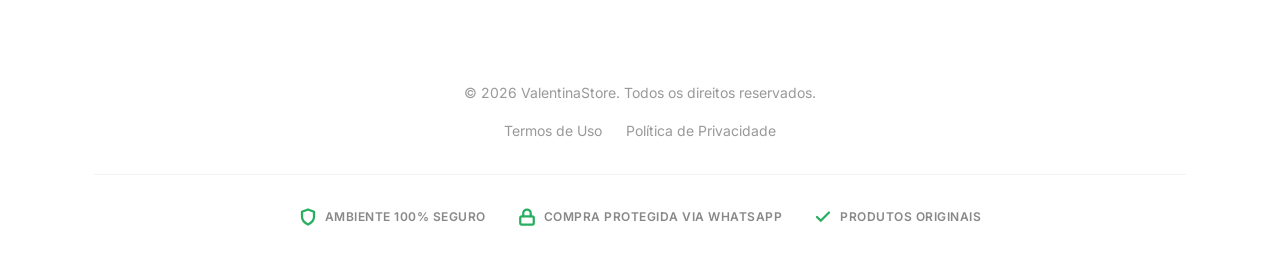
==== commit 0715ee42: "new feat project" ====
--- a/index.html
+++ b/index.html
@@ -1,5 +1,5 @@
 <!DOCTYPE html>
-<!-- VERSION: V0.10.41 -->
+<!-- VERSION: V0.11.1 -->
 <html lang="pt-BR">
 
 <head>
@@ -11,6 +11,62 @@
         rel="stylesheet">
     <link rel="stylesheet" href="style.css">
     <link rel="icon" type="image/png" href="assets/favicon-purple.png">
+    <link rel="manifest" href="manifest.json">
+    <meta name="theme-color" content="#634792">
+    <style>
+        /* RESET & CRITICAL OVERRIDES */
+        #pwa-fixed-banner {
+            position: fixed !important;
+            bottom: 30px !important;
+            top: auto !important;
+            left: 50% !important;
+            transform: translateX(-50%) !important;
+            background: #634792 !important;
+            color: white !important;
+            z-index: 2147483647 !important;
+            /* Maximum possible z-index */
+            padding: 14px 24px !important;
+            border-radius: 50px !important;
+            box-shadow: 0 10px 40px rgba(0, 0, 0, 0.4) !important;
+            display: none;
+            /* Controlled by JS */
+            align-items: center !important;
+            gap: 15px !important;
+            font-family: 'Inter', sans-serif !important;
+            border: 1px solid rgba(255, 255, 255, 0.2) !important;
+        }
+
+        .pwa-close-x {
+            cursor: pointer !important;
+            background: rgba(255, 255, 255, 0.15) !important;
+            border: 1px solid rgba(255, 255, 255, 0.3) !important;
+            color: white !important;
+            width: 28px !important;
+            height: 28px !important;
+            border-radius: 50% !important;
+            display: flex !important;
+            align-items: center !important;
+            justify-content: center !important;
+            font-size: 14px !important;
+            font-weight: bold !important;
+            transition: 0.2s !important;
+        }
+
+        .pwa-close-x:hover {
+            background: rgba(255, 255, 255, 0.3) !important;
+        }
+
+        .pwa-install-btn {
+            background: white !important;
+            color: #634792 !important;
+            border: none !important;
+            padding: 8px 18px !important;
+            border-radius: 20px !important;
+            font-weight: 700 !important;
+            font-size: 0.85rem !important;
+            cursor: pointer !important;
+        }
+    </style>
 </head>
 
 <body>
@@ -70,20 +126,37 @@
     <script src="https://www.youtube.com/iframe_api"></script>
     <script>
         var player;
+        var videoList = [];
+        var currentVideoIndex = 0;
+
         function onYouTubeIframeAPIReady() {
+            fetch('videos.json')
+                .then(response => response.json())
+                .then(videos => {
+                    videoList = videos;
+                    initPlayer();
+                })
+                .catch(err => {
+                    console.error('Erro ao carregar vídeos:', err);
+                    // Fallback se o JSON falhar
+                    videoList = ['ZcLY_yC_-w4'];
+                    initPlayer();
+                });
+        }
+
+        function initPlayer() {
             player = new YT.Player('player', {
                 height: '100%',
                 width: '100%',
-                videoId: 'ZcLY_yC_-w4',
+                videoId: videoList[currentVideoIndex],
                 playerVars: {
                     'autoplay': 1,
                     'controls': 0,
-                    'loop': 1,
-                    'playlist': 'ZcLY_yC_-w4',
-                    'mute': 1, // Start muted for autoplay
+                    'mute': 1,
                     'playsinline': 1,
                     'rel': 0,
-                    'modestbranding': 1
+                    'modestbranding': 1,
+                    'iv_load_policy': 3
                 },
                 events: {
                     'onReady': onPlayerReady,
@@ -94,14 +167,18 @@
 
         function onPlayerStateChange(event) {
             if (event.data === YT.PlayerState.ENDED) {
-                player.playVideo();
+                currentVideoIndex++;
+                if (currentVideoIndex >= videoList.length) {
+                    currentVideoIndex = 0;
+                }
+                player.loadVideoById(videoList[currentVideoIndex]);
             }
         }
 
         function onPlayerReady(event) {
             event.target.playVideo();
-            event.target.setVolume(15); // Low volume as requested
-            event.target.unMute();     // Unmute after start
+            event.target.setVolume(15);
+            event.target.unMute();
         }
     </script>
 
@@ -537,7 +614,6 @@
 
         // --- SCROLL TO TOP LOGIC ---
         const scrollTopBtn = document.getElementById('scrollTopBtn');
-
         window.onscroll = function () {
             if (document.body.scrollTop > 400 || document.documentElement.scrollTop > 400) {
                 scrollTopBtn.classList.add('scroll-to-top--active');
@@ -545,14 +621,100 @@
                 scrollTopBtn.classList.remove('scroll-to-top--active');
             }
         };
-
         function scrollToTop() {
-            window.scrollTo({
-                top: 0,
-                behavior: 'smooth'
-            });
-        }
+            window.scrollTo({ top: 0, behavior: 'smooth' });
+        }
+
+        // --- PWA & COOKIE LOGIC ---
+        if ('serviceWorker' in navigator) {
+            navigator.serviceWorker.register('sw.js')
+                .then(reg => console.log('SW registrado'))
+                .catch(err => console.log('Erro SW', err));
+        }
+
+        function acceptCookies() {
+            localStorage.setItem('cookies_accepted', 'true');
+            document.getElementById('cookieConsent').style.display = 'none';
+        }
+
+        function declineCookies() {
+            sessionStorage.setItem('cookies_declined', 'true');
+            document.getElementById('cookieConsent').style.display = 'none';
+        }
+
+        window.addEventListener('DOMContentLoaded', () => {
+            if (!localStorage.getItem('cookies_accepted') && !sessionStorage.getItem('cookies_declined')) {
+                document.getElementById('cookieConsent').style.display = 'flex';
+            }
+        });
+
+        function dismissInstall() {
+            const el = document.getElementById('pwa-fixed-banner');
+            if (el) el.style.display = 'none';
+            // Gravação definitiva no localStorage para não incomodar mais por 30 dias
+            localStorage.setItem('pwa_banner_dismissed', Date.now());
+        }
+
+        let deferredPrompt;
+        window.addEventListener('beforeinstallprompt', (e) => {
+            e.preventDefault();
+            deferredPrompt = e;
+
+            // Só mostra se nunca foi fechado ou se o fechamento foi há mais de 7 dias
+            const lastDismissed = localStorage.getItem('pwa_banner_dismissed');
+            const sevenDays = 7 * 24 * 60 * 60 * 1000;
+
+            if (!lastDismissed || (Date.now() - lastDismissed > sevenDays)) {
+                const promptEl = document.getElementById('pwa-fixed-banner');
+                if (promptEl) {
+                    promptEl.style.display = 'flex';
+                    // Auto-hide após 1 minuto para não poluir
+                    setTimeout(() => {
+                        if (promptEl && promptEl.style.display === 'flex') {
+                            promptEl.style.display = 'none';
+                        }
+                    }, 60000);
+                }
+            }
+        });
+
+        document.getElementById('installBtn')?.addEventListener('click', async () => {
+            if (deferredPrompt) {
+                deferredPrompt.prompt();
+                const { outcome } = await deferredPrompt.userChoice;
+                if (outcome === 'accepted') {
+                    dismissInstall();
+                }
+                deferredPrompt = null;
+            }
+        });
     </script>
+
+    <!-- PWA INSTALL PROMPT REVISADO -->
+    <div id="pwa-fixed-banner">
+        <span style="font-weight: 600; font-size: 0.95rem;">Instalar ValentinaStore no seu celular?</span>
+        <div style="display: flex; gap: 12px; align-items: center;">
+            <button class="pwa-install-btn" id="installBtn">Instalar</button>
+            <button class="pwa-close-x" onclick="dismissInstall()">✕</button>
+        </div>
+    </div>
+
+    <div class="scroll-to-top" id="scrollTopBtn" onclick="scrollToTop()">
+        <svg xmlns="http://www.w3.org/2000/svg" width="24" height="24" viewBox="0 0 24 24" fill="none"
+            stroke="currentColor" stroke-width="3" stroke-linecap="round" stroke-linejoin="round">
+            <path d="m18 15-6-6-6 6" />
+        </svg>
+    </div>
+
+    <!-- COOKIE CONSENT -->
+    <div id="cookieConsent" class="cookie-consent" style="display: none;">
+        <p>Nós usamos cookies para melhorar sua experiência. Ao continuar, você concorda com nossos <a
+                href="privacy.html">termos de uso</a>.</p>
+        <div class="cookie-btn-group">
+            <button class="btn btn--primary btn--sm" onclick="acceptCookies()">Aceitar</button>
+            <button class="btn btn--secondary btn--sm" onclick="declineCookies()">Recusar</button>
+        </div>
+    </div>
 </body>
 
 </html>
--- a/style.css
+++ b/style.css
@@ -1072,4 +1072,127 @@
     background: var(--color-brand);
     color: white;
     transform: translateY(-5px);
+}
+
+/* --- COOKIE CONSENT --- */
+.cookie-consent {
+    position: fixed;
+    bottom: 20px;
+    left: 20px;
+    right: 20px;
+    background: white;
+    padding: 1.5rem;
+    border-radius: 12px;
+    box-shadow: 0 10px 40px rgba(0, 0, 0, 0.15);
+    z-index: 10000;
+    display: flex;
+    flex-direction: column;
+    gap: 1rem;
+    border: 1px solid var(--color-border);
+    animation: slideUp 0.5s ease;
+}
+
+@media(min-width: 768px) {
+    .cookie-consent {
+        max-width: 400px;
+        right: auto;
+    }
+}
+
+.cookie-consent p {
+    font-size: 0.875rem;
+    color: var(--color-text-body);
+    margin: 0;
+}
+
+.cookie-btn-group {
+    display: flex;
+    gap: 10px;
+}
+
+/* --- INSTALL PROMPT --- */
+.install-prompt {
+    position: fixed;
+    bottom: 85px;
+    left: 50%;
+    transform: translateX(-50%);
+    background: var(--color-brand);
+    color: white;
+    padding: 12px 24px;
+    border-radius: 50px;
+    box-shadow: 0 5px 20px rgba(99, 71, 146, 0.4);
+    z-index: 10001;
+    display: none;
+    align-items: center;
+    gap: 15px;
+    animation: slideUp 0.5s ease;
+}
+
+.install-prompt span {
+    font-weight: 600;
+    font-size: 0.9rem;
+}
+
+.install-btn {
+    background: white;
+    color: var(--color-brand);
+    border: none;
+    padding: 6px 15px;
+    border-radius: 20px;
+    font-weight: 700;
+    font-size: 0.8rem;
+    cursor: pointer;
+    transition: all 0.3s ease;
+}
+
+.install-btn:hover {
+    background: rgba(255, 255, 255, 0.9);
+    transform: scale(1.05);
+}
+
+.install-close {
+    background: none;
+    border: none;
+    color: white;
+    font-size: 1.2rem;
+    cursor: pointer;
+    padding: 5px;
+    display: flex;
+    align-items: center;
+    justify-content: center;
+    opacity: 0.7;
+    transition: opacity 0.3s ease;
+}
+
+.install-close:hover {
+    opacity: 1;
+}
+
+.cookie-btn-group .btn {
+    padding: 8px 20px;
+    font-size: 0.8rem;
+}
+
+@keyframes slideUp {
+    from {
+        transform: translateY(100px);
+        opacity: 0;
+    }
+
+    to {
+        transform: translateY(0);
+        opacity: 1;
+    }
+}
+
+@keyframes fadeInDown {
+    from {
+        transform: translate(-50%, -50px);
+        opacity: 0;
+    }
+
+    to {
+        transform: translate(-50%, 0);
+        opacity: 1;
+    }
 }
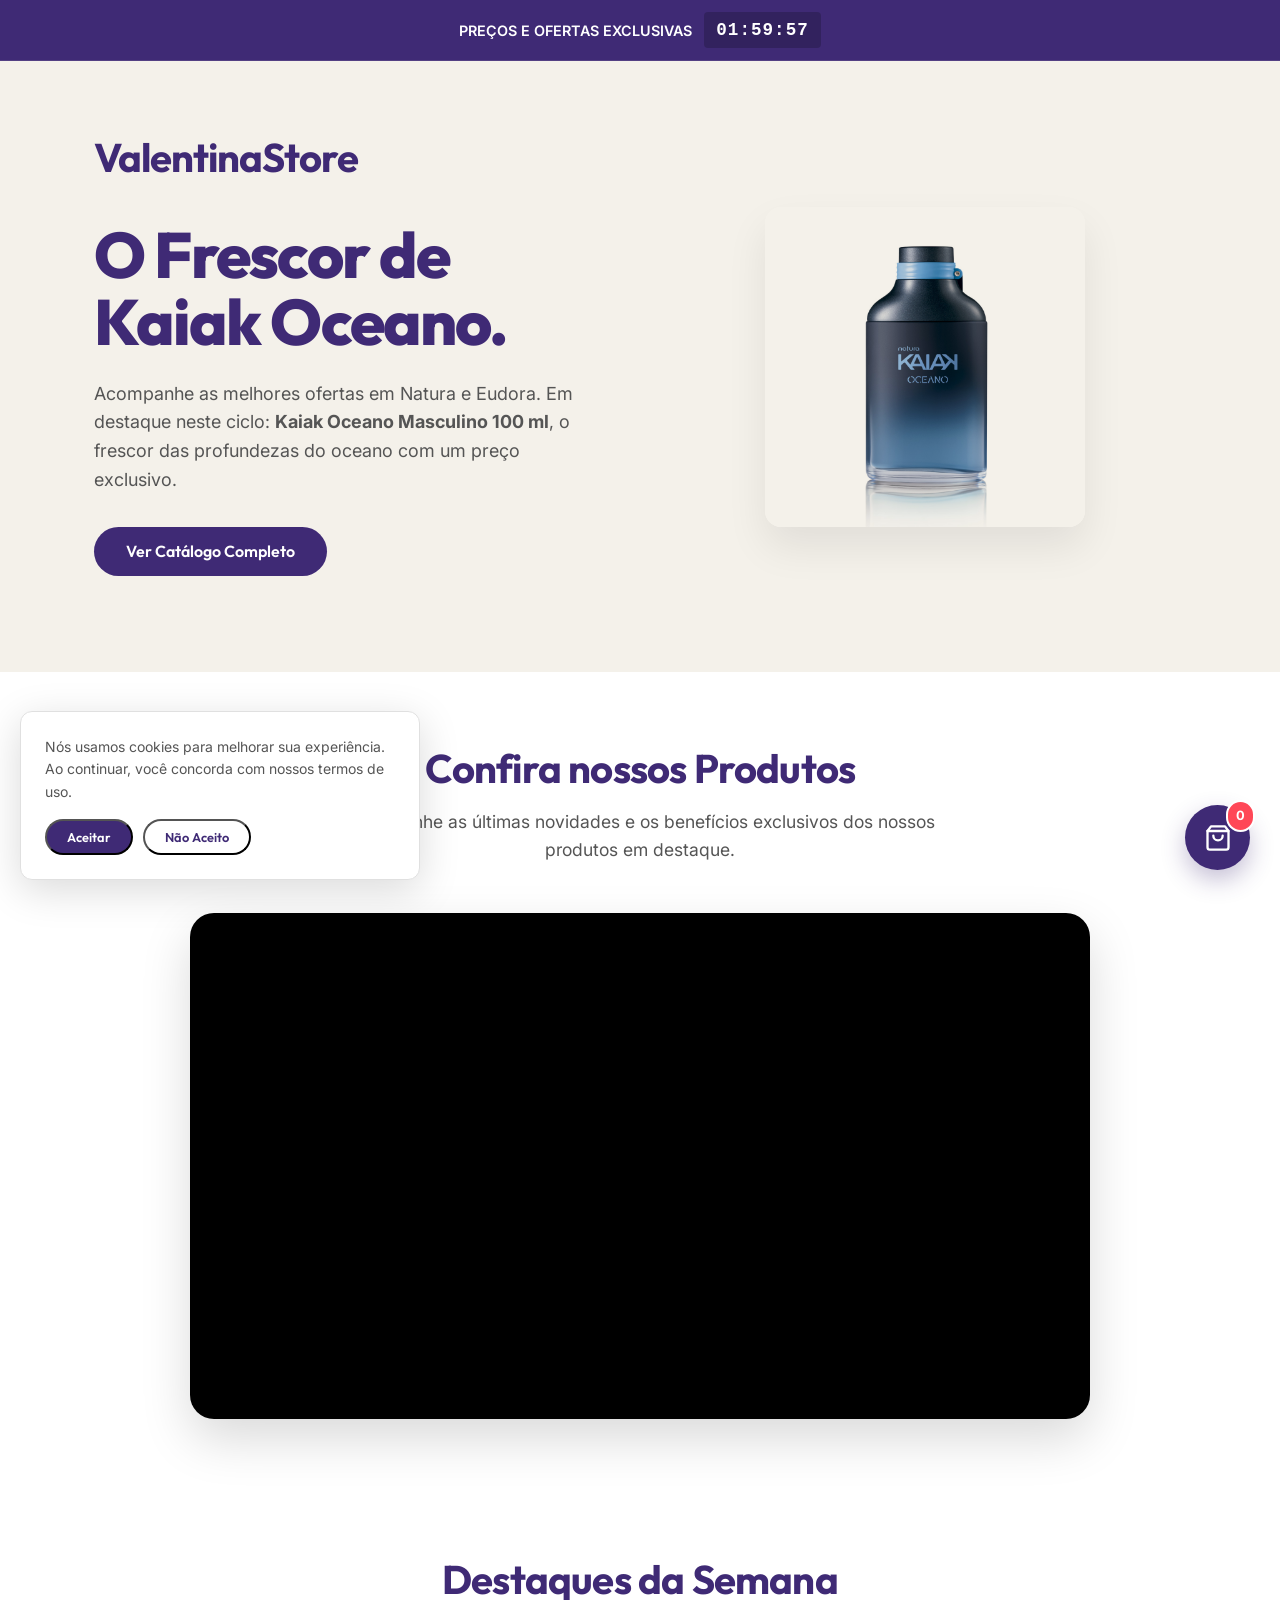
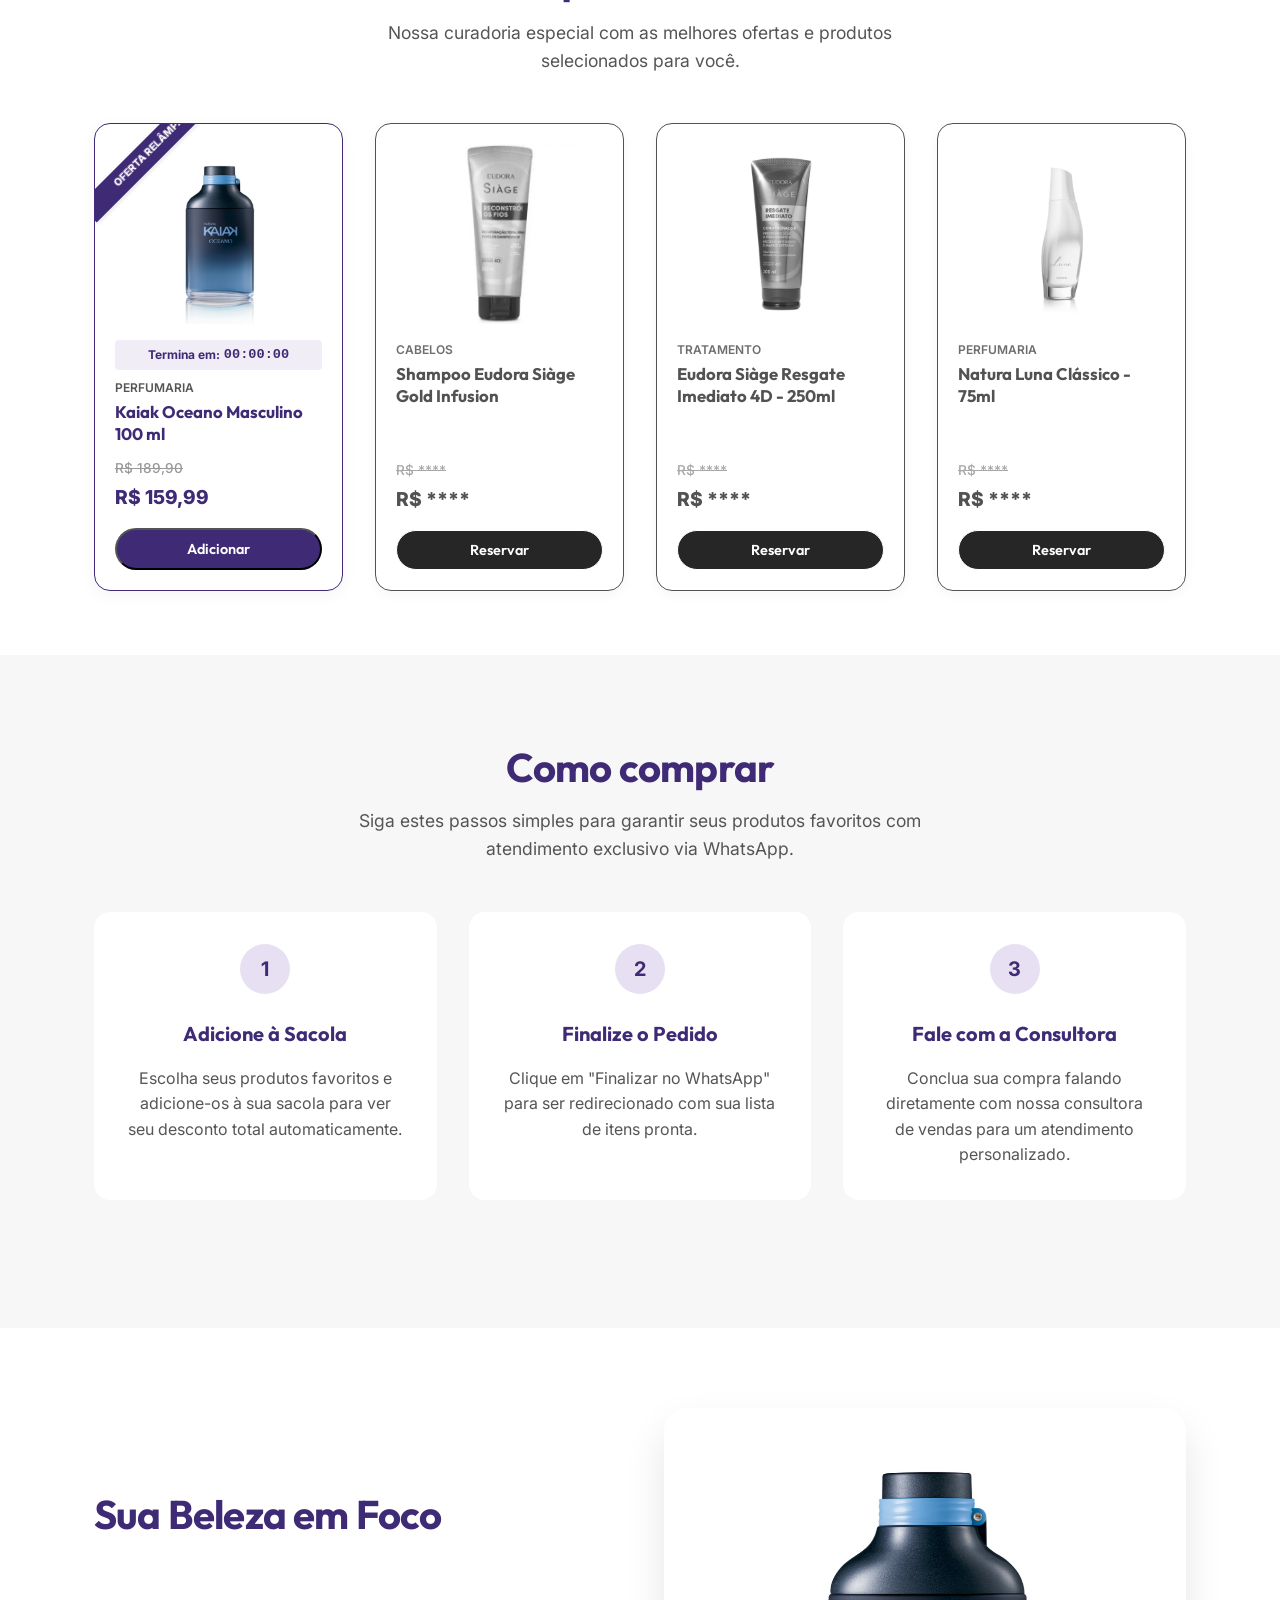
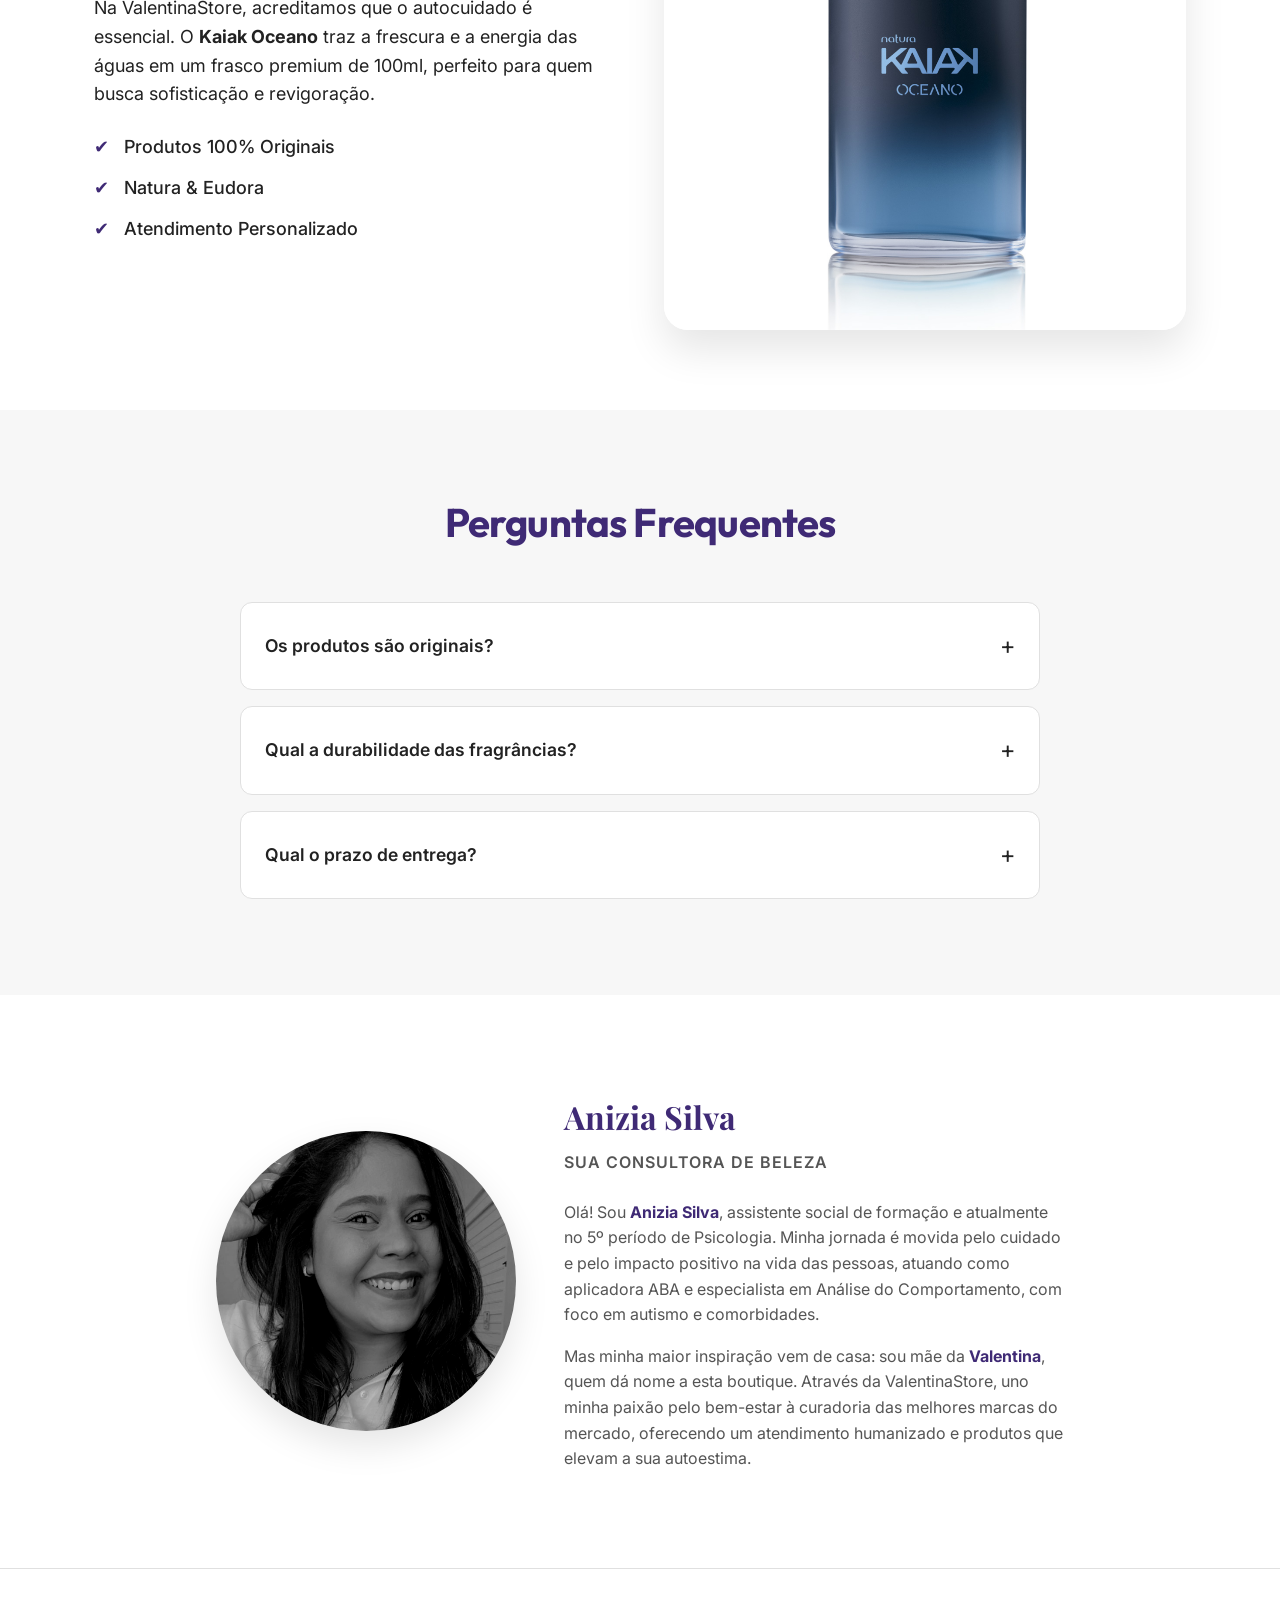
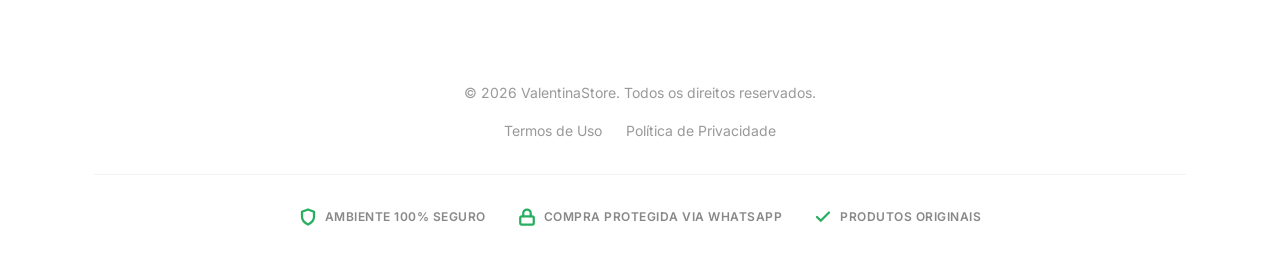
==== commit a5189bd7: "new fix produtos" ====
--- a/index.html
+++ b/index.html
@@ -1,5 +1,5 @@
 <!DOCTYPE html>
-<!-- VERSION: V0.11.1 -->
+<!-- VERSION: V0.11.8 -->
 <html lang="pt-BR">
 
 <head>
@@ -481,7 +481,7 @@
                     container.innerHTML = '';
                     products.forEach(p => {
                         const card = document.createElement('div');
-                        card.className = `product-card ${p.isSale ? 'product-card--sale' : ''}`;
+                        card.className = `product-card ${p.isSale ? 'product-card--sale' : ''} ${p.sold ? 'product-card--sold' : ''}`;
 
                         card.innerHTML = `
                             ${p.badge ? `<div class="product-card__badge">${p.badge}</div>` : ''}
@@ -496,11 +496,11 @@
                             <span class="product-card__tag">${p.category}</span>
                             <h3 class="product-card__title">${p.name}</h3>
                             <div class="product-card__price-wrapper">
-                                ${p.oldPrice ? `<span class="price-old">R$ ${p.oldPrice.toFixed(2).replace('.', ',')}</span>` : ''}
-                                <p class="product-card__price">R$ ${p.price.toFixed(2).replace('.', ',')}</p>
+                                ${p.oldPrice ? `<span class="price-old">${p.sold ? 'R$ ****' : `R$ ${p.oldPrice.toFixed(2).replace('.', ',')}`}</span>` : ''}
+                                <p class="product-card__price">${p.sold ? 'R$ ****' : `R$ ${p.price.toFixed(2).replace('.', ',')}`}</p>
                             </div>
-                            <button class="btn btn--primary" onclick="addToCart('${p.name}', ${p.price}, ${p.oldPrice || p.price}, '${p.image}')">
-                                Adicionar
+                            <button class="btn btn--primary" onclick="addToCart('${p.name}', ${p.price}, ${p.oldPrice || p.price}, '${p.image}', ${p.sold || false})">
+                                ${p.sold ? 'Reservar' : 'Adicionar'}
                             </button>
                         `;
                         container.appendChild(card);
@@ -517,8 +517,8 @@
             document.getElementById('cartOverlay').classList.toggle('cart-overlay--active');
         }
 
-        function addToCart(name, price, oldPrice, img) {
-            const item = { name, price, oldPrice, img, id: Date.now() };
+        function addToCart(name, price, oldPrice, img, sold = false) {
+            const item = { name, price, oldPrice, img, id: Date.now(), sold };
             cart.push(item);
             saveCart();
             updateCartUI();
@@ -563,17 +563,19 @@
 
             cartItemsContainer.innerHTML = '';
             cart.forEach(item => {
-                subtotal += item.oldPrice;
-                total += item.price;
-                discount += (item.oldPrice - item.price);
+                if (!item.sold) {
+                    subtotal += item.oldPrice;
+                    total += item.price;
+                    discount += (item.oldPrice - item.price);
+                }
 
                 const itemHtml = `
-                    <div class="cart-item">
+                    <div class="cart-item ${item.sold ? 'cart-item--sold' : ''}">
                         <img src="${item.img}" alt="${item.name}" class="cart-item__img">
                         <div class="cart-item__info">
                             <h4>${item.name}</h4>
-                            <p class="cart-item__price">R$ ${item.price.toFixed(2).replace('.', ',')}</p>
-                            ${item.oldPrice > item.price ? `<p class="cart-item__discount">Economia de R$ ${(item.oldPrice - item.price).toFixed(2).replace('.', ',')}</p>` : ''}
+                            <p class="cart-item__price">${item.sold ? 'R$ ****' : `R$ ${item.price.toFixed(2).replace('.', ',')}`}</p>
+                            ${(!item.sold && item.oldPrice > item.price) ? `<p class="cart-item__discount">Economia de R$ ${(item.oldPrice - item.price).toFixed(2).replace('.', ',')}</p>` : ''}
                         </div>
                         <span class="cart-item__remove" onclick="removeFromCart(${item.id})">&times;</span>
                     </div>
@@ -581,9 +583,9 @@
                 cartItemsContainer.innerHTML += itemHtml;
             });
 
-            cartSubtotalLabel.textContent = `R$ ${subtotal.toFixed(2).replace('.', ',')}`;
-            cartDiscountLabel.textContent = `- R$ ${discount.toFixed(2).replace('.', ',')}`;
-            cartTotalLabel.textContent = `R$ ${total.toFixed(2).replace('.', ',')}`;
+            cartSubtotalLabel.textContent = subtotal > 0 ? `R$ ${subtotal.toFixed(2).replace('.', ',')}` : 'R$ ****';
+            cartDiscountLabel.textContent = discount > 0 ? `- R$ ${discount.toFixed(2).replace('.', ',')}` : '- R$ 0,00';
+            cartTotalLabel.textContent = total > 0 ? `R$ ${total.toFixed(2).replace('.', ',')}` : 'R$ ****';
         }
 
         function checkoutWhatsApp() {
@@ -597,19 +599,27 @@
             let discount = 0;
 
             cart.forEach((item, index) => {
-                message += `${index + 1}. *${item.name}*\n`;
-                message += `   Preço: R$ ${item.price.toFixed(2).replace('.', ',')}\n\n`;
-                total += item.price;
-                discount += (item.oldPrice - item.price);
+                const priceFormatted = item.sold ? "****" : `R$ ${item.price.toFixed(2).replace('.', ',')}`;
+                message += `${index + 1}. *${item.name}* (${item.sold ? 'RESERVADO - ' : ''}${priceFormatted})\n`;
+                if (!item.sold) {
+                    total += item.price;
+                    discount += (item.oldPrice - item.price);
+                }
             });
 
             message += `---------------------------\n`;
-            message += `*Total do Pedido: R$ ${total.toFixed(2).replace('.', ',')}*\n`;
-            message += `*Economia de: R$ ${discount.toFixed(2).replace('.', ',')}*\n\n`;
-            message += `Gostaria de finalizar meu pedido!`;
+            message += `*Total estimado: R$ ${total.toFixed(2).replace('.', ',')}*\n`;
+            if (discount > 0) message += `*Economia ref. itens disponíveis: R$ ${discount.toFixed(2).replace('.', ',')}*\n`;
+            message += `\n_Nota: Itens reservados terão o preço e disponibilidade confirmados pela consultora._`;
 
             const encodedMessage = encodeURIComponent(message);
             window.open(`https://wa.me/${phone}?text=${encodedMessage}`, '_blank');
+
+            // Limpar sacola após finalizar
+            cart = [];
+            saveCart();
+            updateCartUI();
+            toggleCart(); // Opcional: fecha a sacola
         }
 
         // --- SCROLL TO TOP LOGIC ---
@@ -678,15 +688,17 @@
             }
         });
 
-        document.getElementById('installBtn')?.addEventListener('click', async () => {
-            if (deferredPrompt) {
-                deferredPrompt.prompt();
-                const { outcome } = await deferredPrompt.userChoice;
-                if (outcome === 'accepted') {
-                    dismissInstall();
+        window.addEventListener('DOMContentLoaded', () => {
+            document.getElementById('installBtn')?.addEventListener('click', async () => {
+                if (deferredPrompt) {
+                    deferredPrompt.prompt();
+                    const { outcome } = await deferredPrompt.userChoice;
+                    if (outcome === 'accepted') {
+                        dismissInstall();
+                    }
+                    deferredPrompt = null;
                 }
-                deferredPrompt = null;
-            }
+            });
         });
     </script>
 
@@ -712,7 +724,7 @@
                 href="privacy.html">termos de uso</a>.</p>
         <div class="cookie-btn-group">
             <button class="btn btn--primary btn--sm" onclick="acceptCookies()">Aceitar</button>
-            <button class="btn btn--secondary btn--sm" onclick="declineCookies()">Recusar</button>
+            <button class="btn btn--secondary btn--sm" onclick="declineCookies()">Não Aceito</button>
         </div>
     </div>
 </body>
--- a/style.css
+++ b/style.css
@@ -399,6 +399,17 @@
     box-shadow: 0 4px 15px rgba(63, 42, 117, 0.05);
 }
 
+.product-card--sold {
+    filter: grayscale(1);
+    opacity: 0.85;
+}
+
+.product-card--sold .btn {
+    background: #000 !important;
+    color: #fff !important;
+    border: 1px solid #fff !important;
+}
+
 .product-card__badge {
     position: absolute;
     top: 10px;
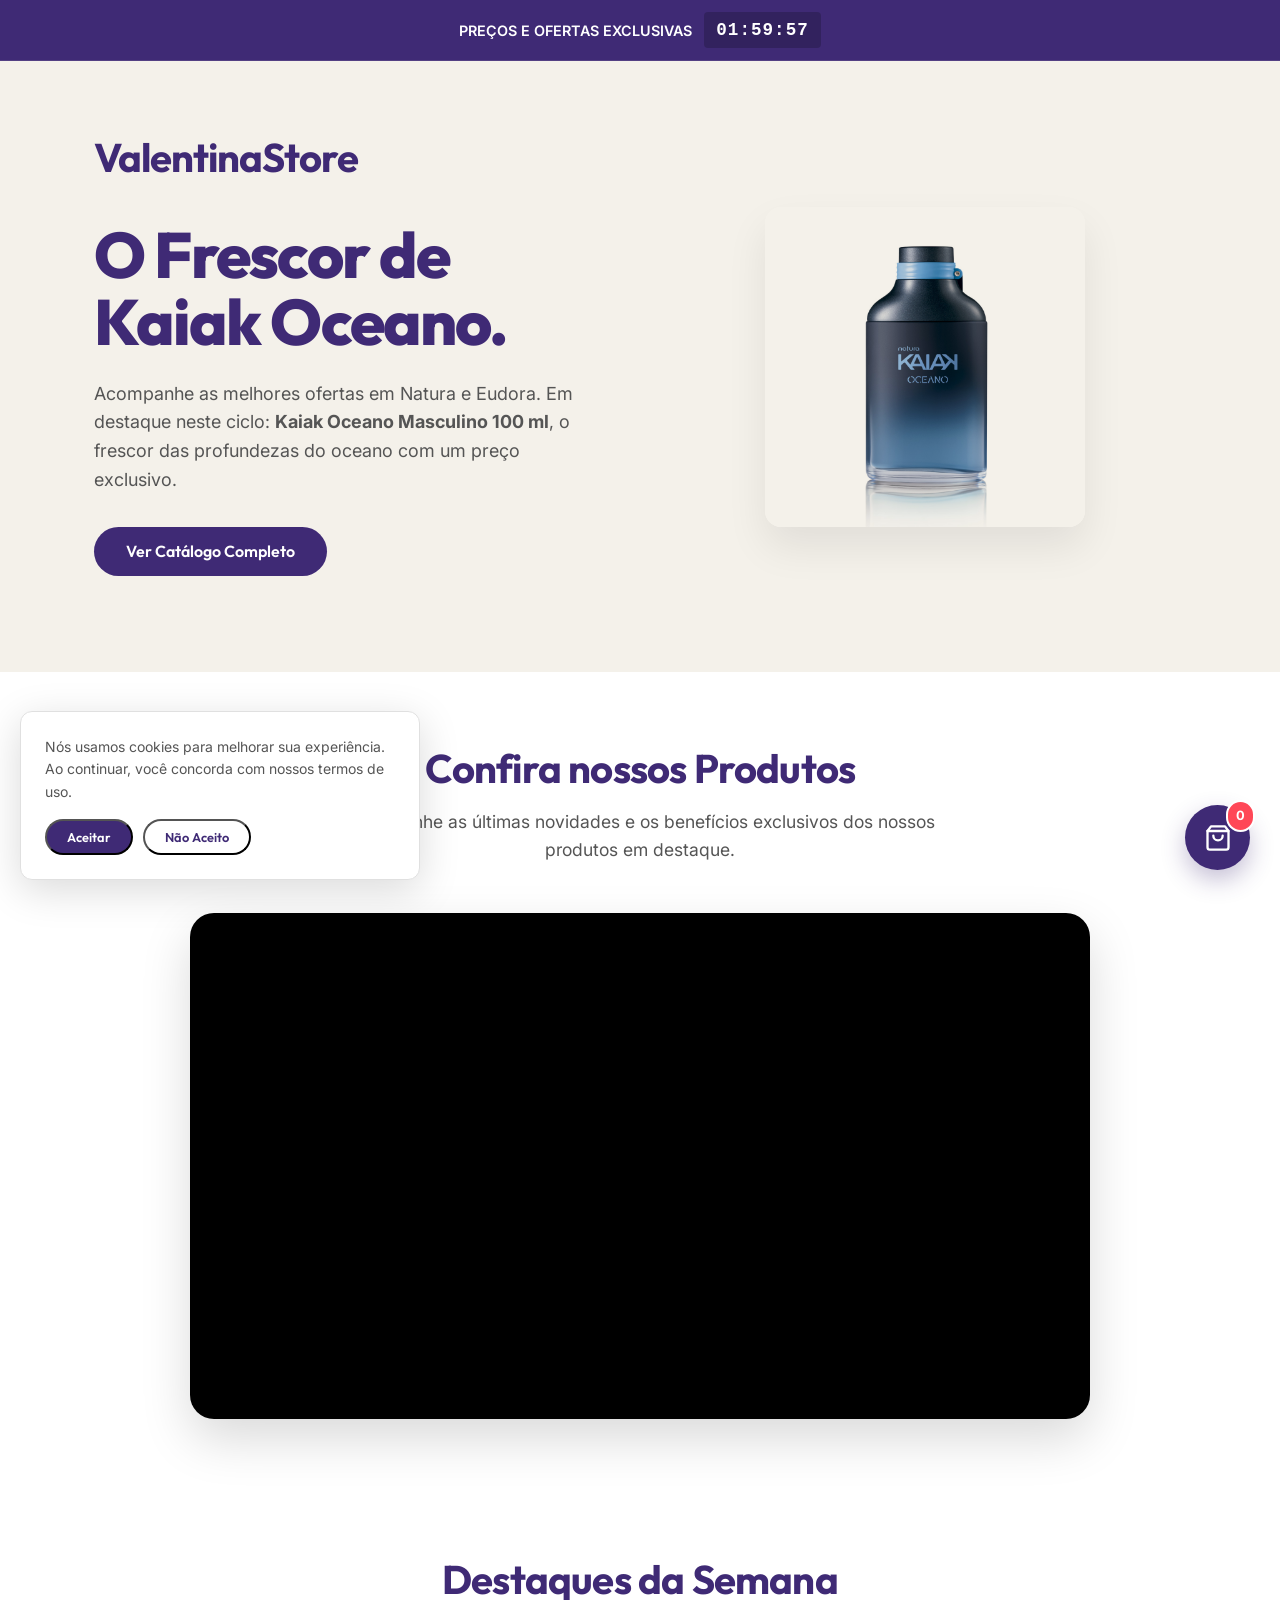
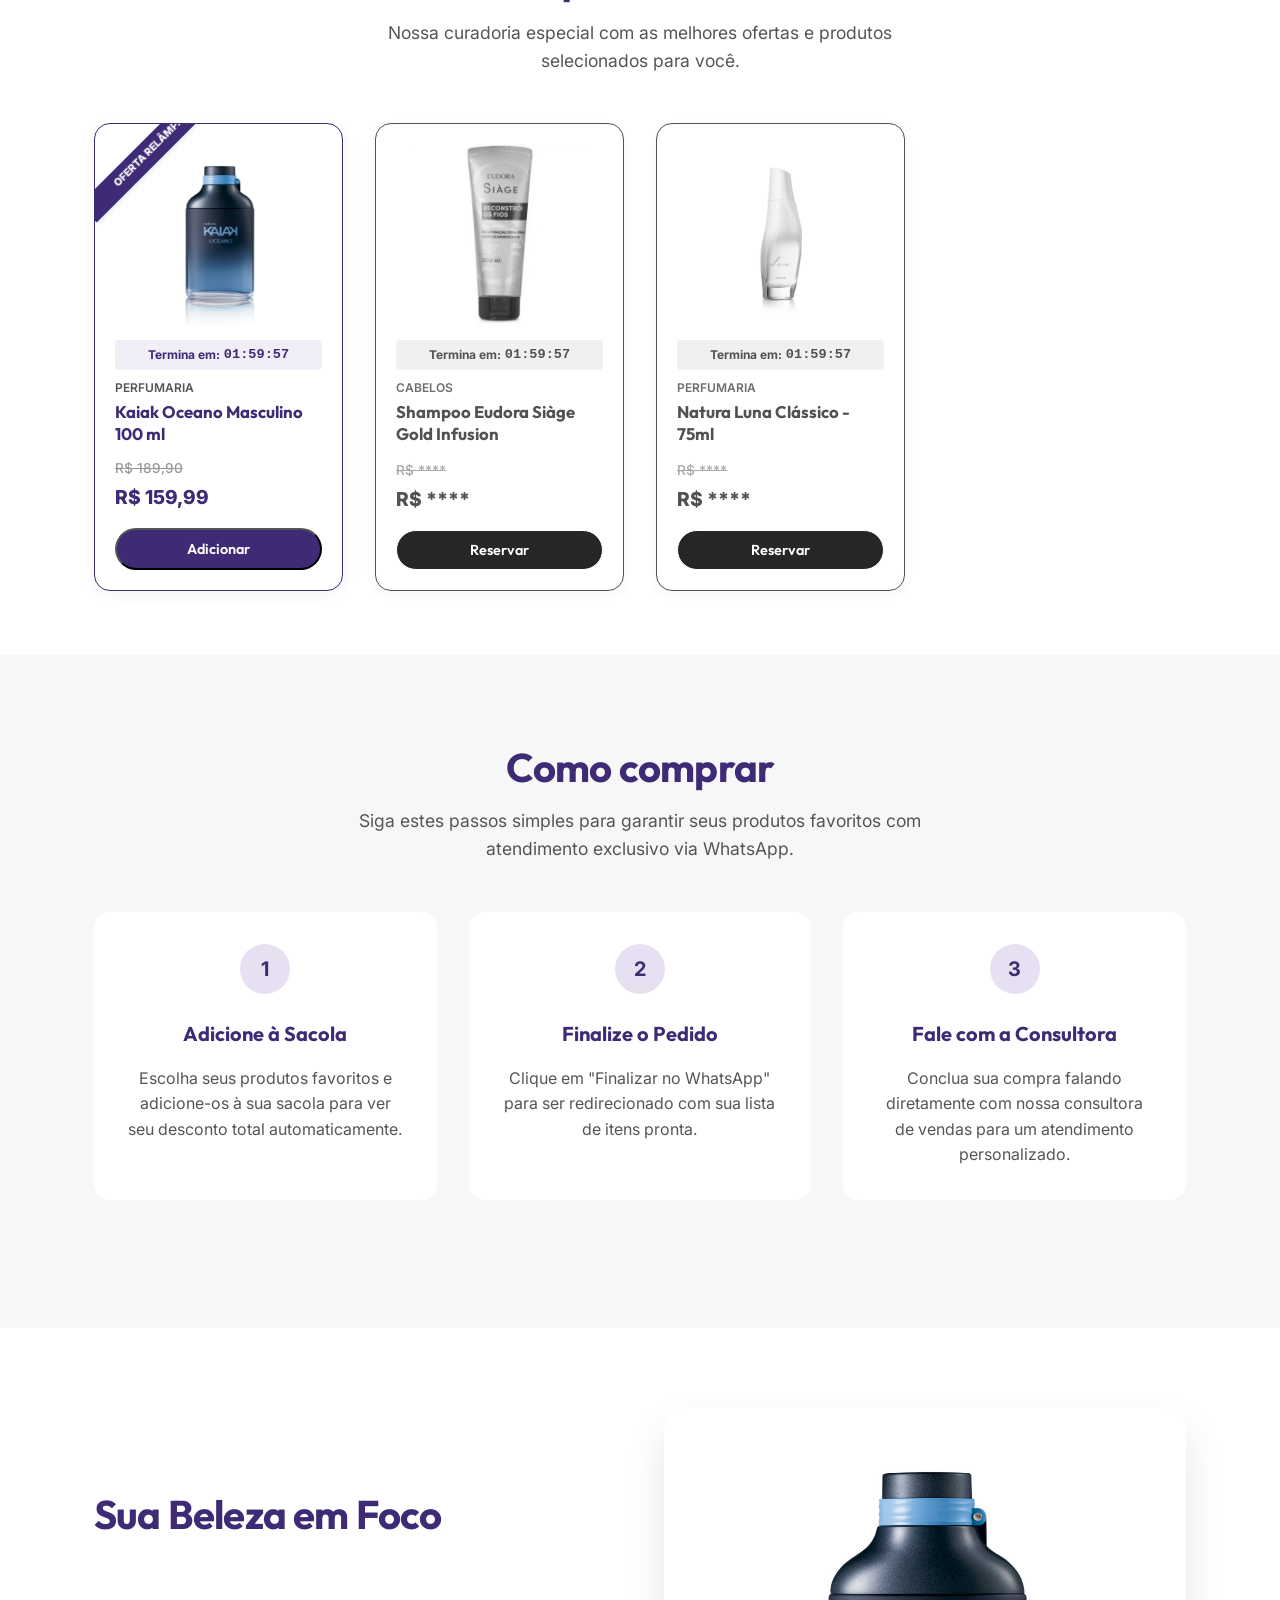
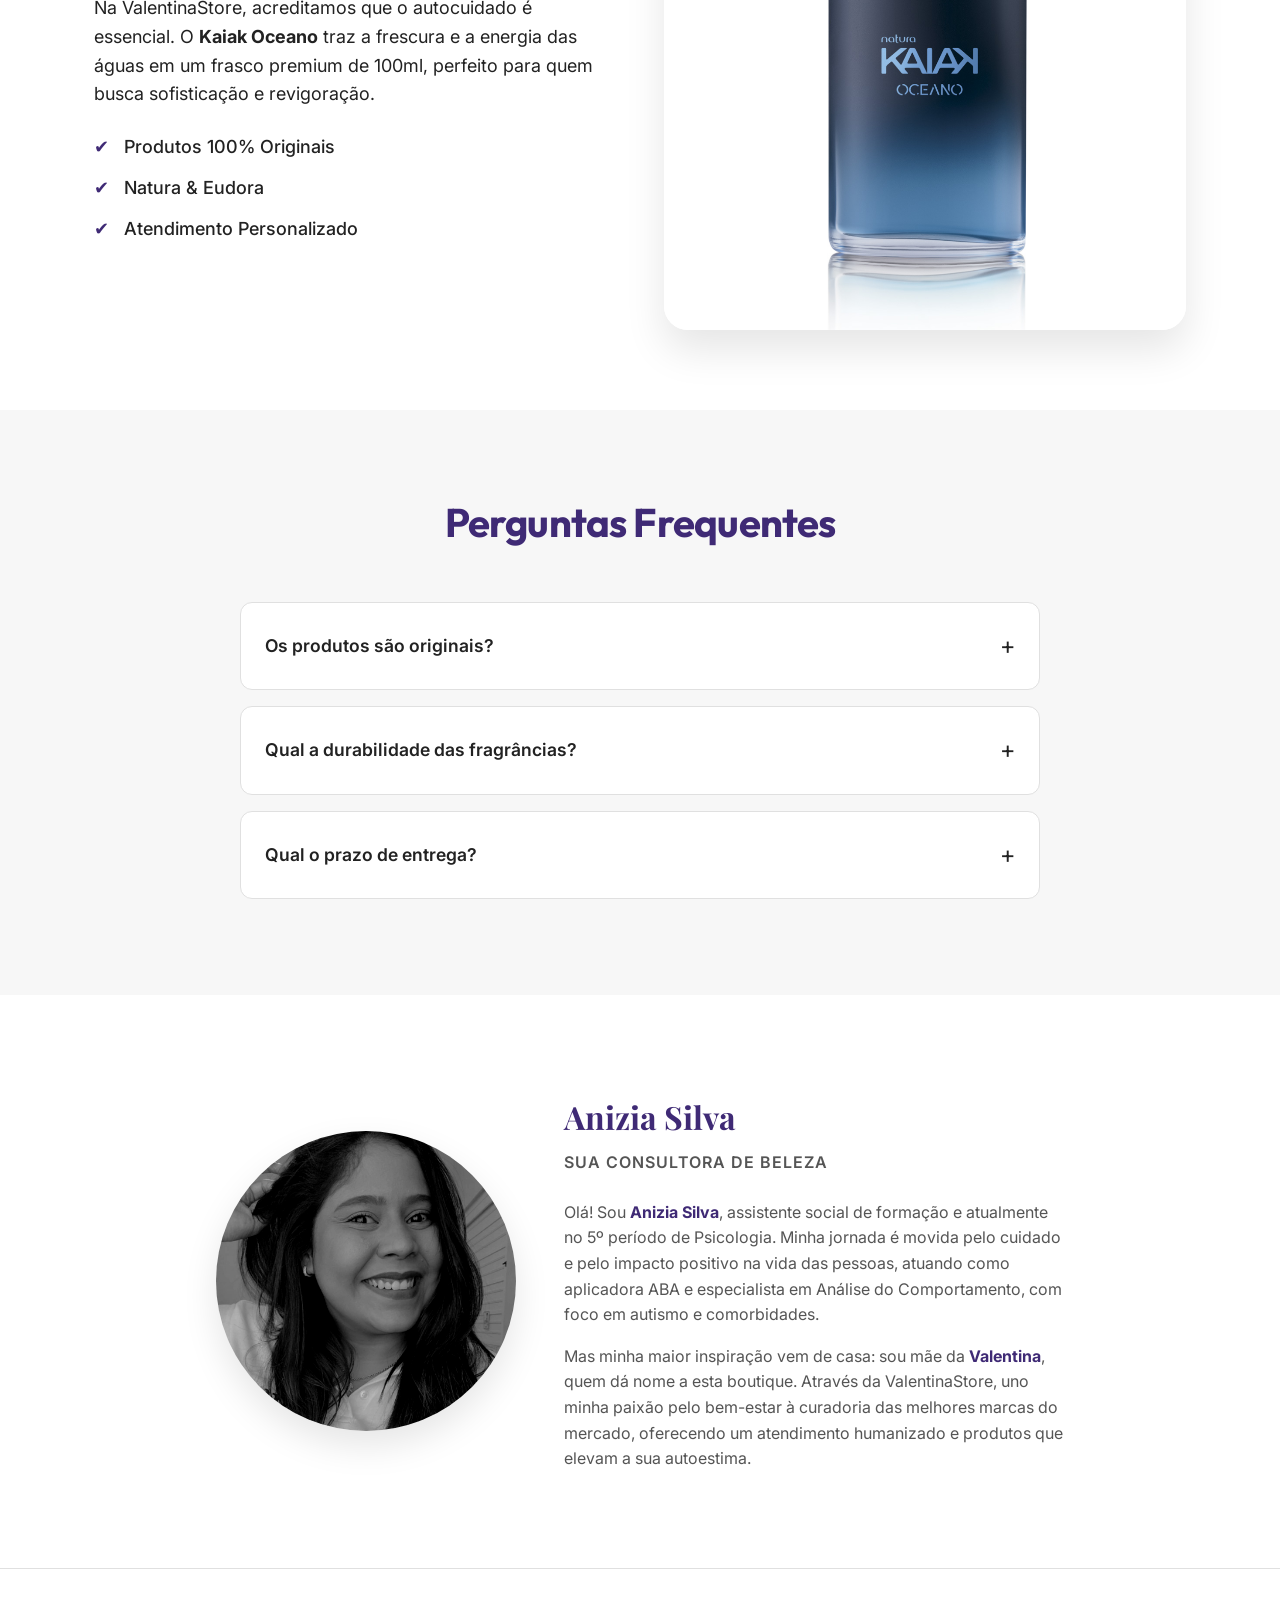
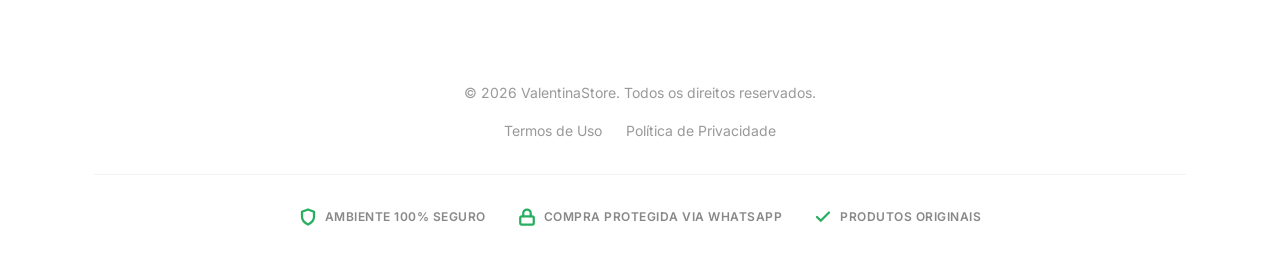
==== commit f0012c0f: "new fix produtos" ====
--- a/index.html
+++ b/index.html
@@ -1,5 +1,5 @@
 <!DOCTYPE html>
-<!-- VERSION: V0.11.8 -->
+<!-- VERSION: V0.11.13 -->
 <html lang="pt-BR">
 
 <head>
@@ -370,6 +370,9 @@
             <button class="cart-checkout-btn" onclick="checkoutWhatsApp()">
                 Finalizar no WhatsApp
             </button>
+            <button class="cart-continue-btn" onclick="toggleCart()">
+                Continuar Comprando
+            </button>
         </div>
     </div>
 
@@ -433,11 +436,11 @@
                 let remaining = Math.max(0, Math.floor((endTime - now) / 1000));
 
                 if (remaining <= 0) {
-                    // Optional: Reset timer if it expires or just leave at 00:00:00
-                    // For demo, we'll reset it to show it's working
-                    // let newEnd = Date.now() + (durationInSeconds * 1000);
-                    // setCookie(COOKIE_NAME, newEnd, 1);
-                    // location.reload();
+                    // Reset timer to restart the countdown for the next cycle
+                    const newEnd = Date.now() + (durationInSeconds * 1000);
+                    setCookie(COOKIE_NAME, newEnd, 1);
+                    location.reload();
+                    return;
                 }
 
                 let hours = parseInt(remaining / 3600, 10);
@@ -466,7 +469,6 @@
 
         window.onload = function () {
             loadProducts(); // Load dynamic products
-            updateTimers(2 * 60 * 60); // 2 hours
             updateCartUI(); // Initialize cart UI
         };
 
@@ -479,7 +481,11 @@
                     if (!container) return;
 
                     container.innerHTML = '';
-                    products.forEach(p => {
+
+                    // Filter: Only show featured products on the homepage
+                    const featuredProducts = products.filter(p => p.featured === true);
+
+                    featuredProducts.forEach(p => {
                         const card = document.createElement('div');
                         card.className = `product-card ${p.isSale ? 'product-card--sale' : ''} ${p.sold ? 'product-card--sold' : ''}`;
 
@@ -505,6 +511,14 @@
                         `;
                         container.appendChild(card);
                     });
+
+                    // Start timer based on first featured product with duration
+                    const timedProduct = featuredProducts.find(p => p.hasTimer && p.timerHours);
+                    if (timedProduct) {
+                        updateTimers(timedProduct.timerHours * 3600);
+                    } else {
+                        updateTimers(2 * 3600); // Fallback 2h
+                    }
                 })
                 .catch(err => console.error('Erro ao carregar produtos:', err));
         }
--- a/style.css
+++ b/style.css
@@ -1045,6 +1045,27 @@
     filter: brightness(0.9);
 }
 
+.cart-continue-btn {
+    width: 100%;
+    margin-top: 0.75rem;
+    background: transparent;
+    color: var(--color-text-body);
+    border: 1px solid var(--color-border);
+    padding: 0.85rem;
+    border-radius: 12px;
+    font-weight: 600;
+    cursor: pointer;
+    text-align: center;
+    font-size: 0.9rem;
+    transition: all 0.2s;
+}
+
+.cart-continue-btn:hover {
+    background: #f8f9fa;
+    border-color: var(--color-brand);
+    color: var(--color-brand);
+}
+
 .empty-cart-msg {
     text-align: center;
     padding: 3rem 0;
